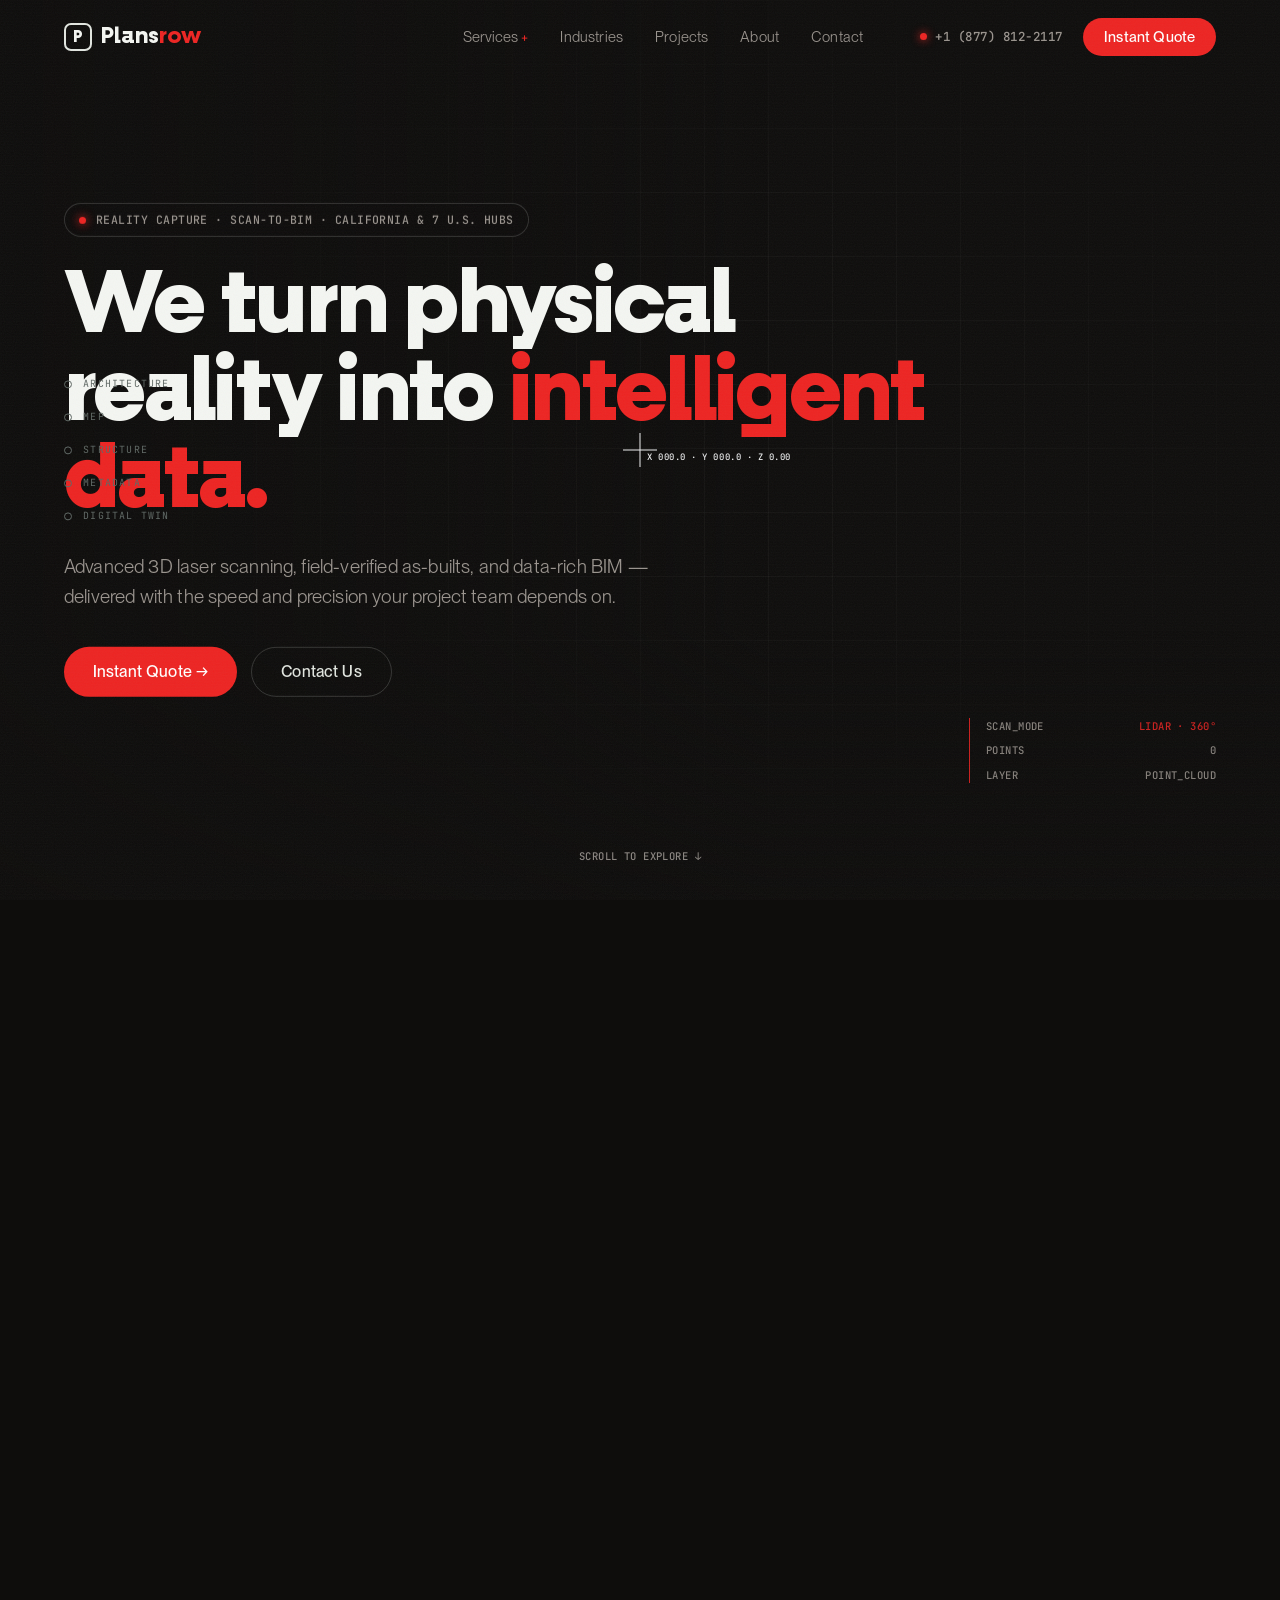
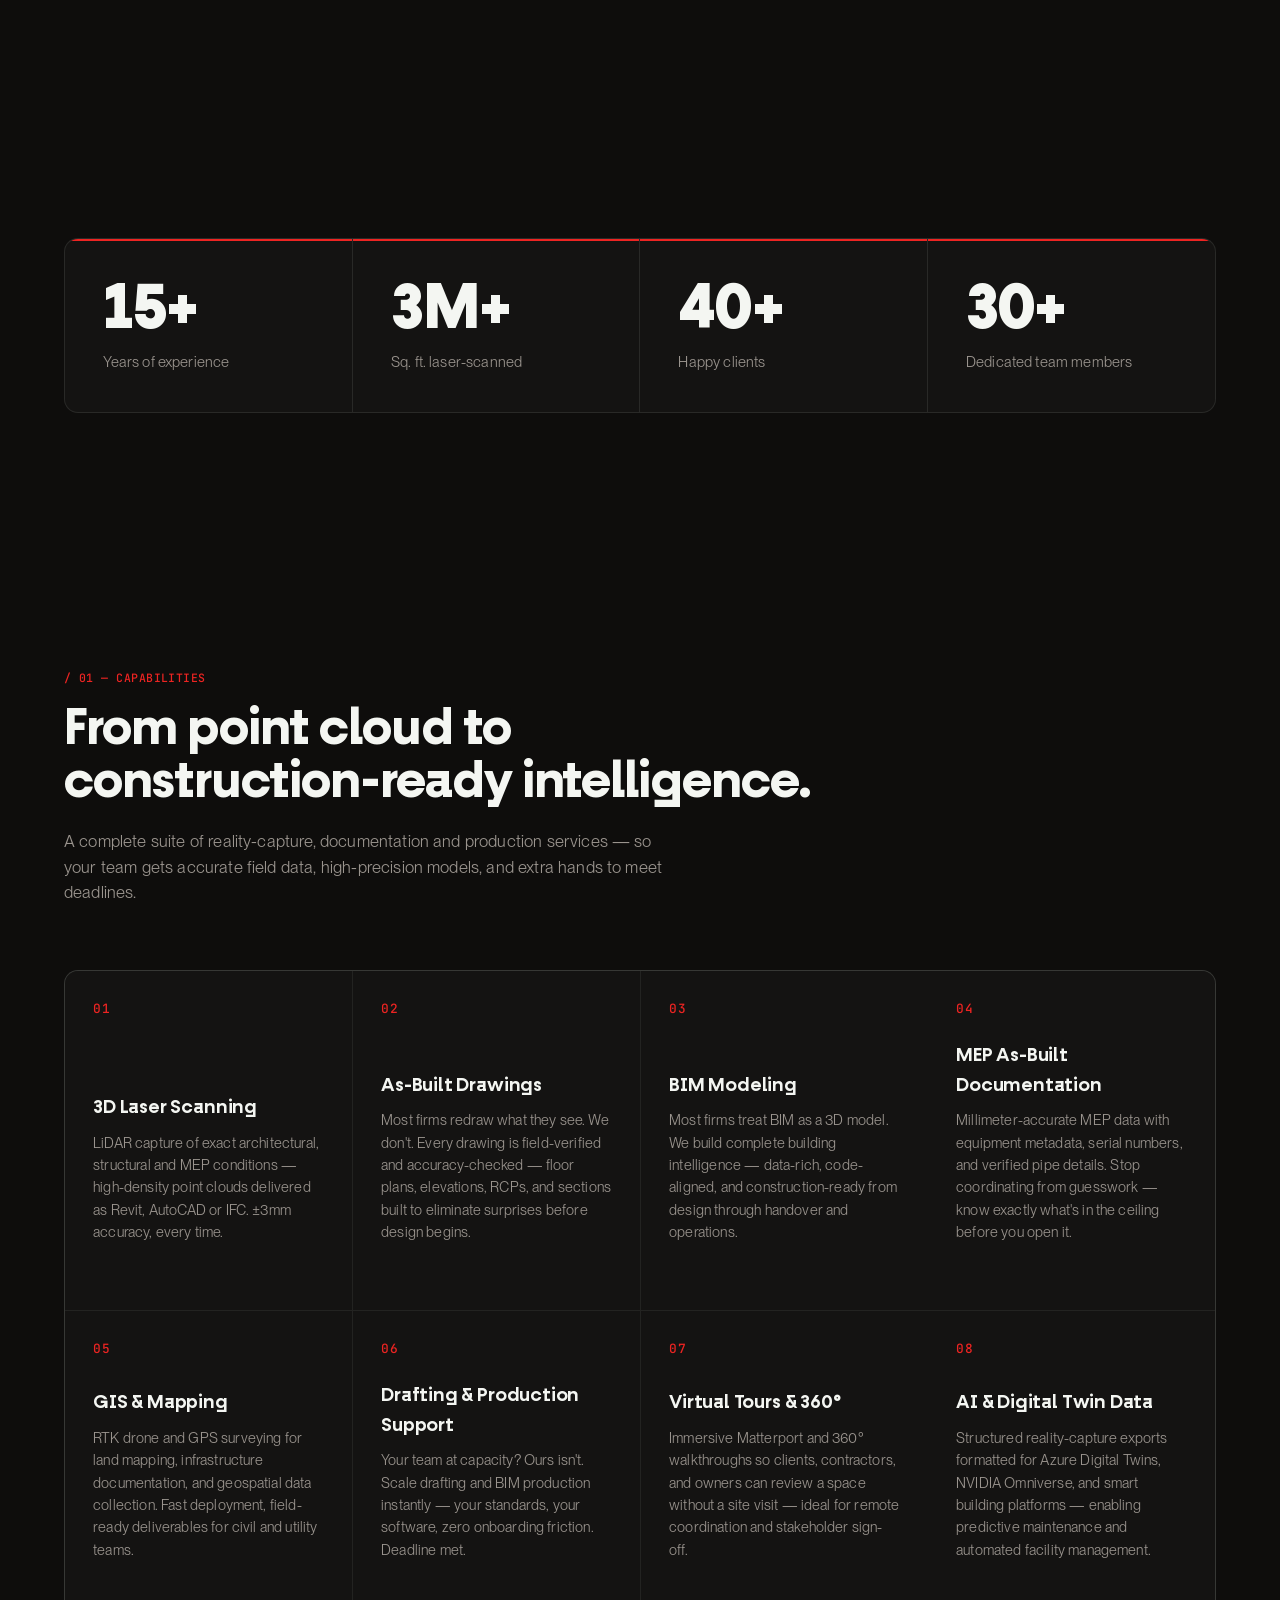
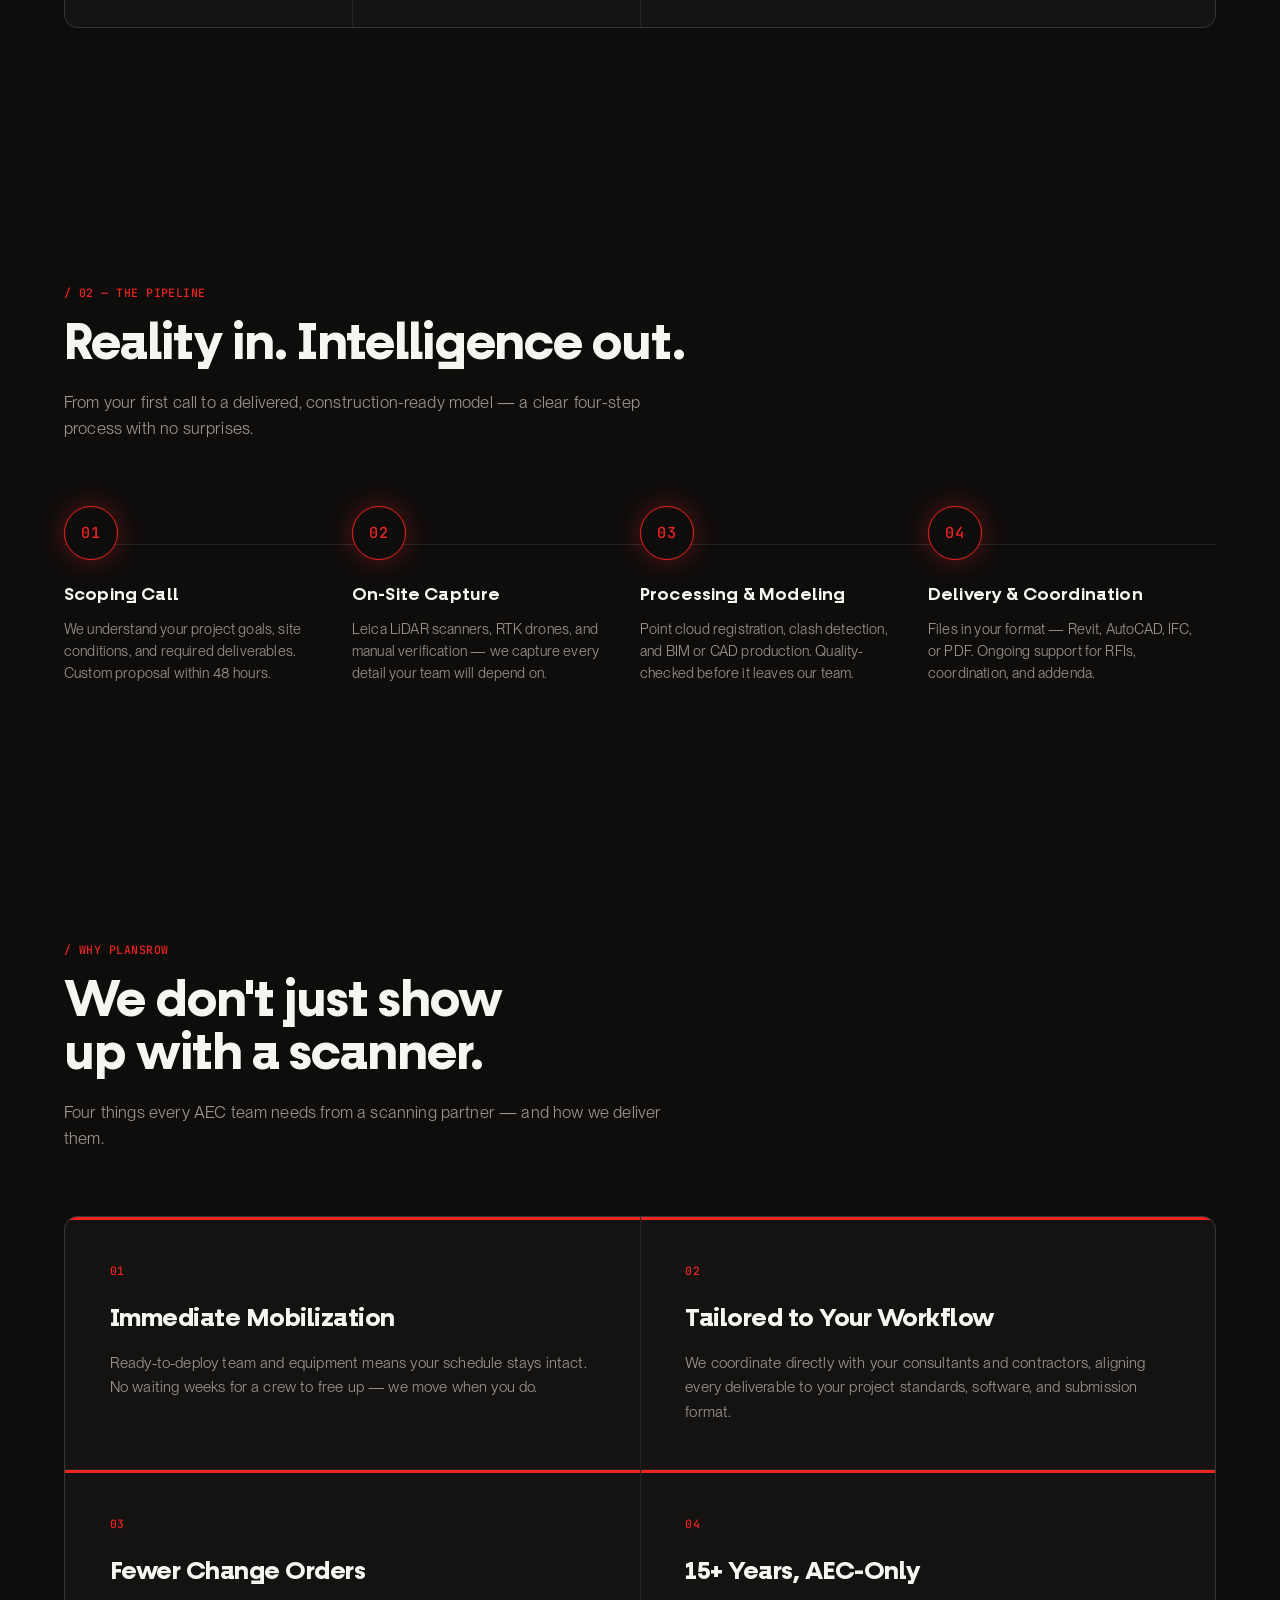
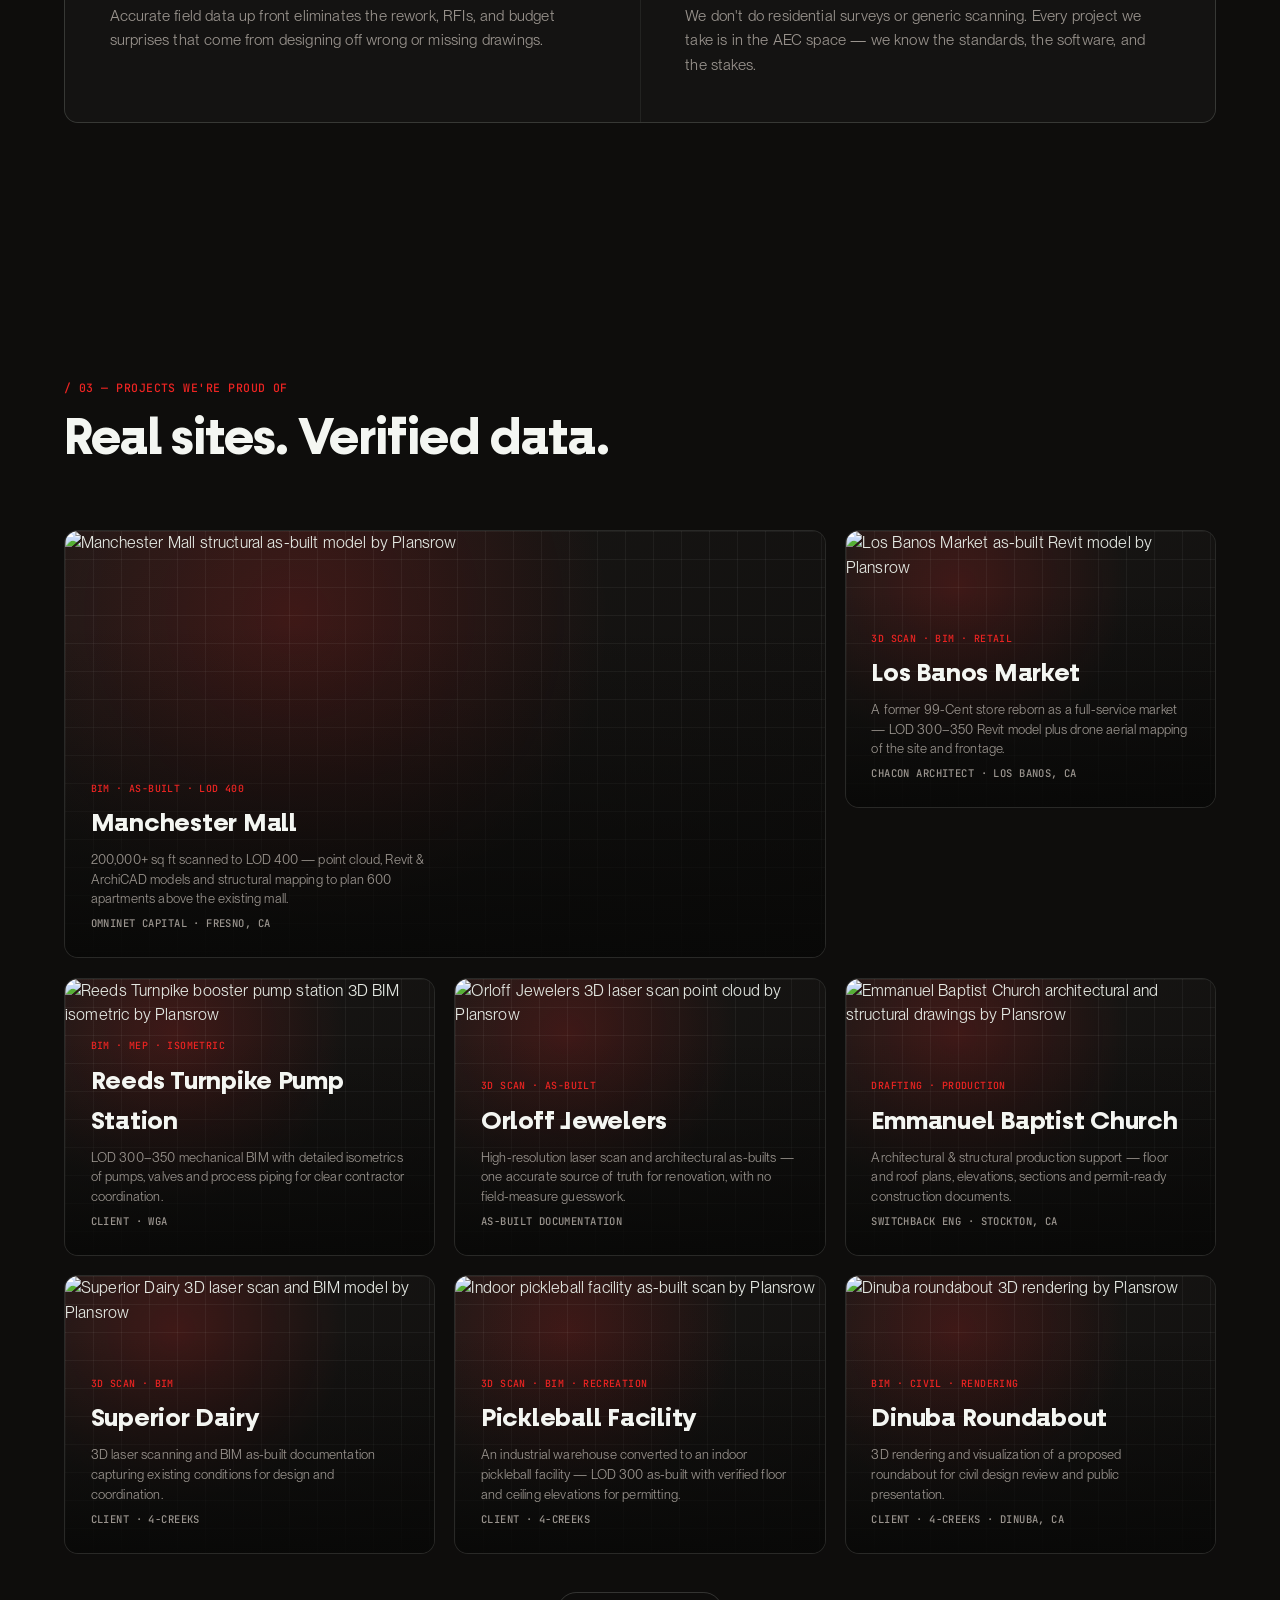
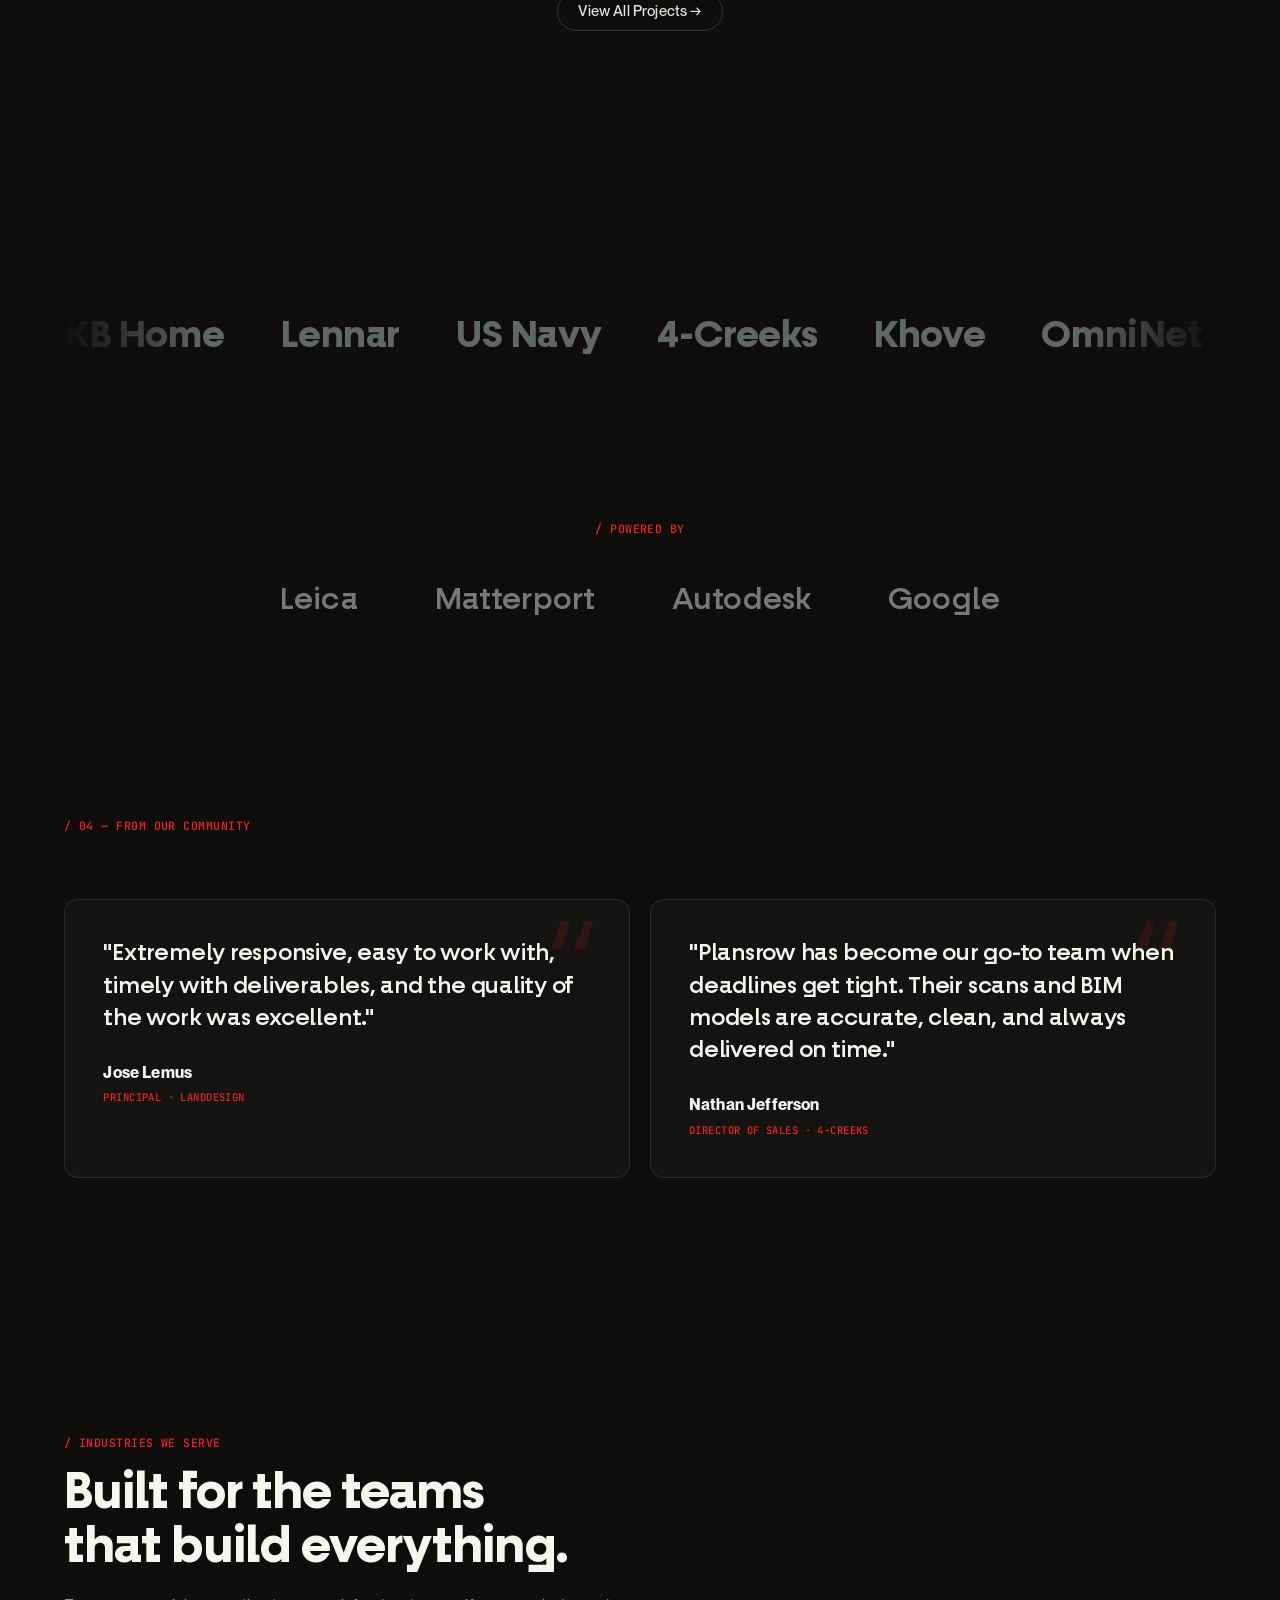
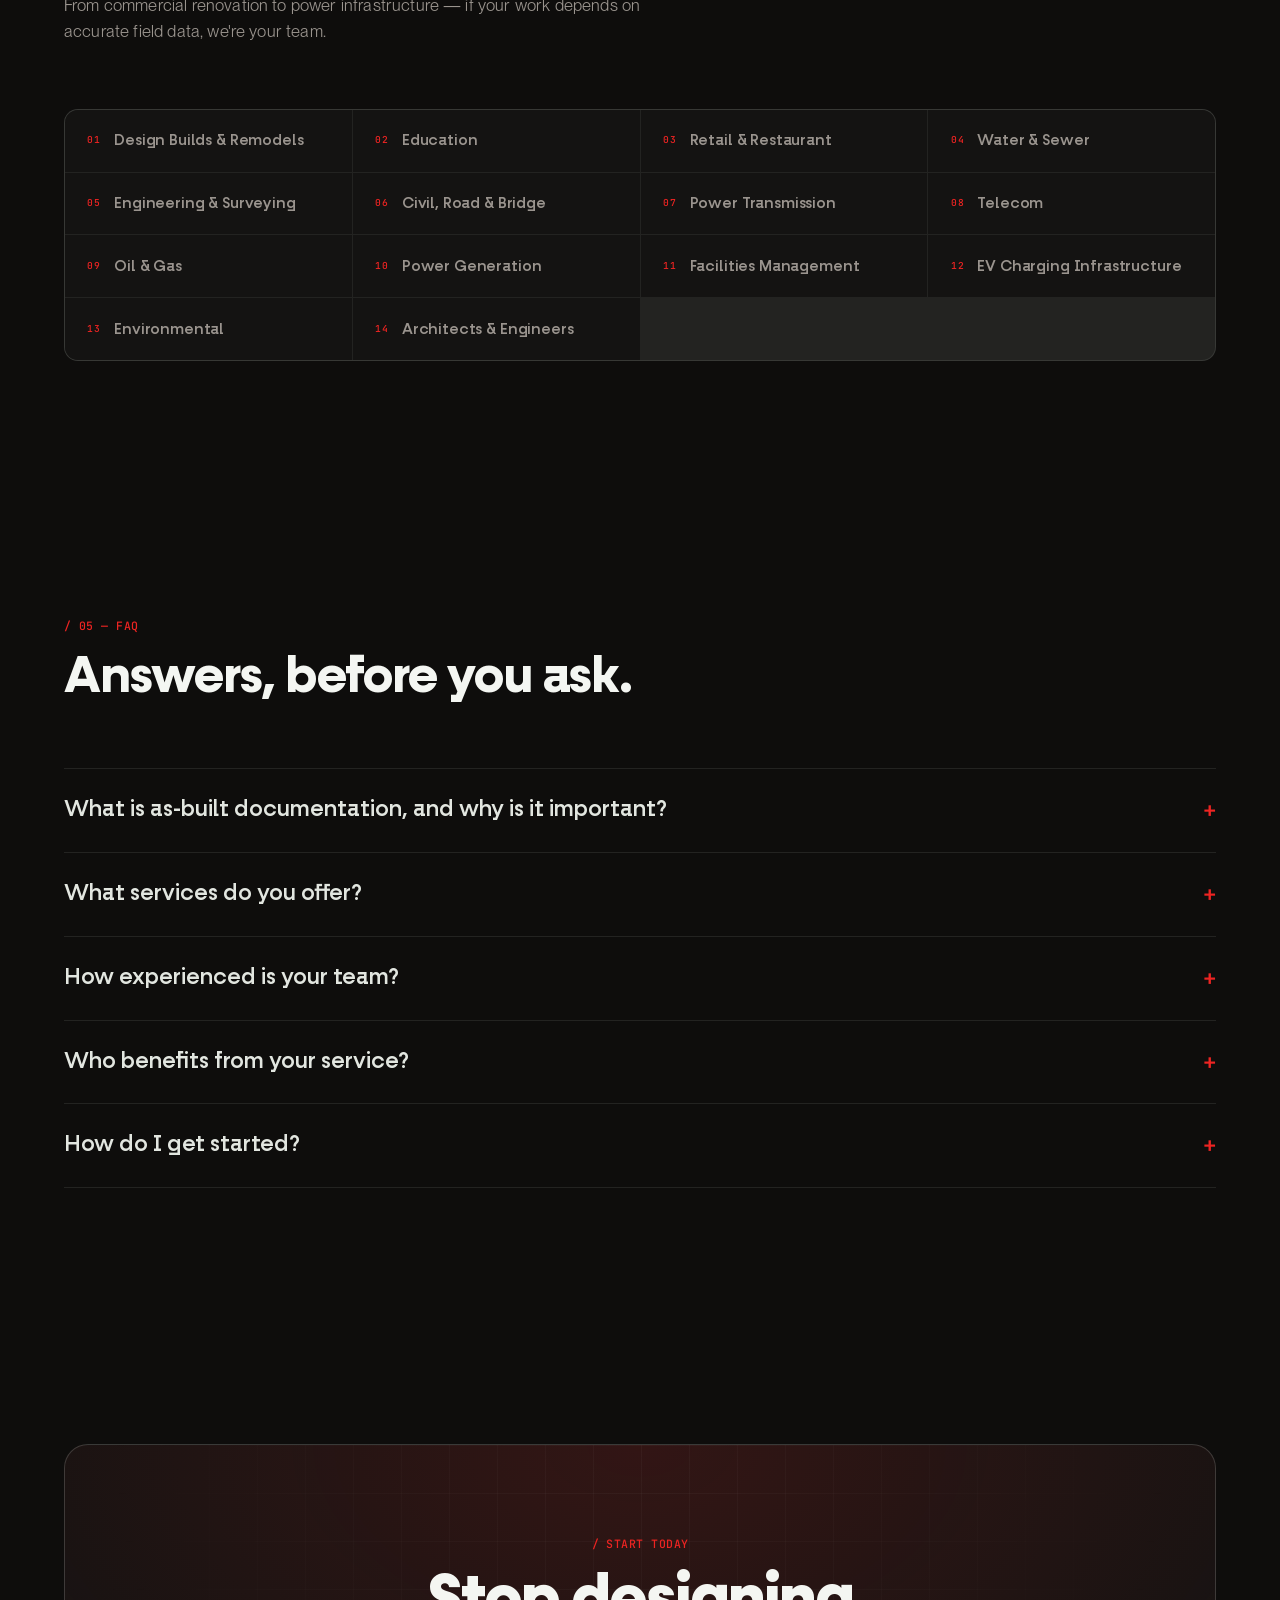
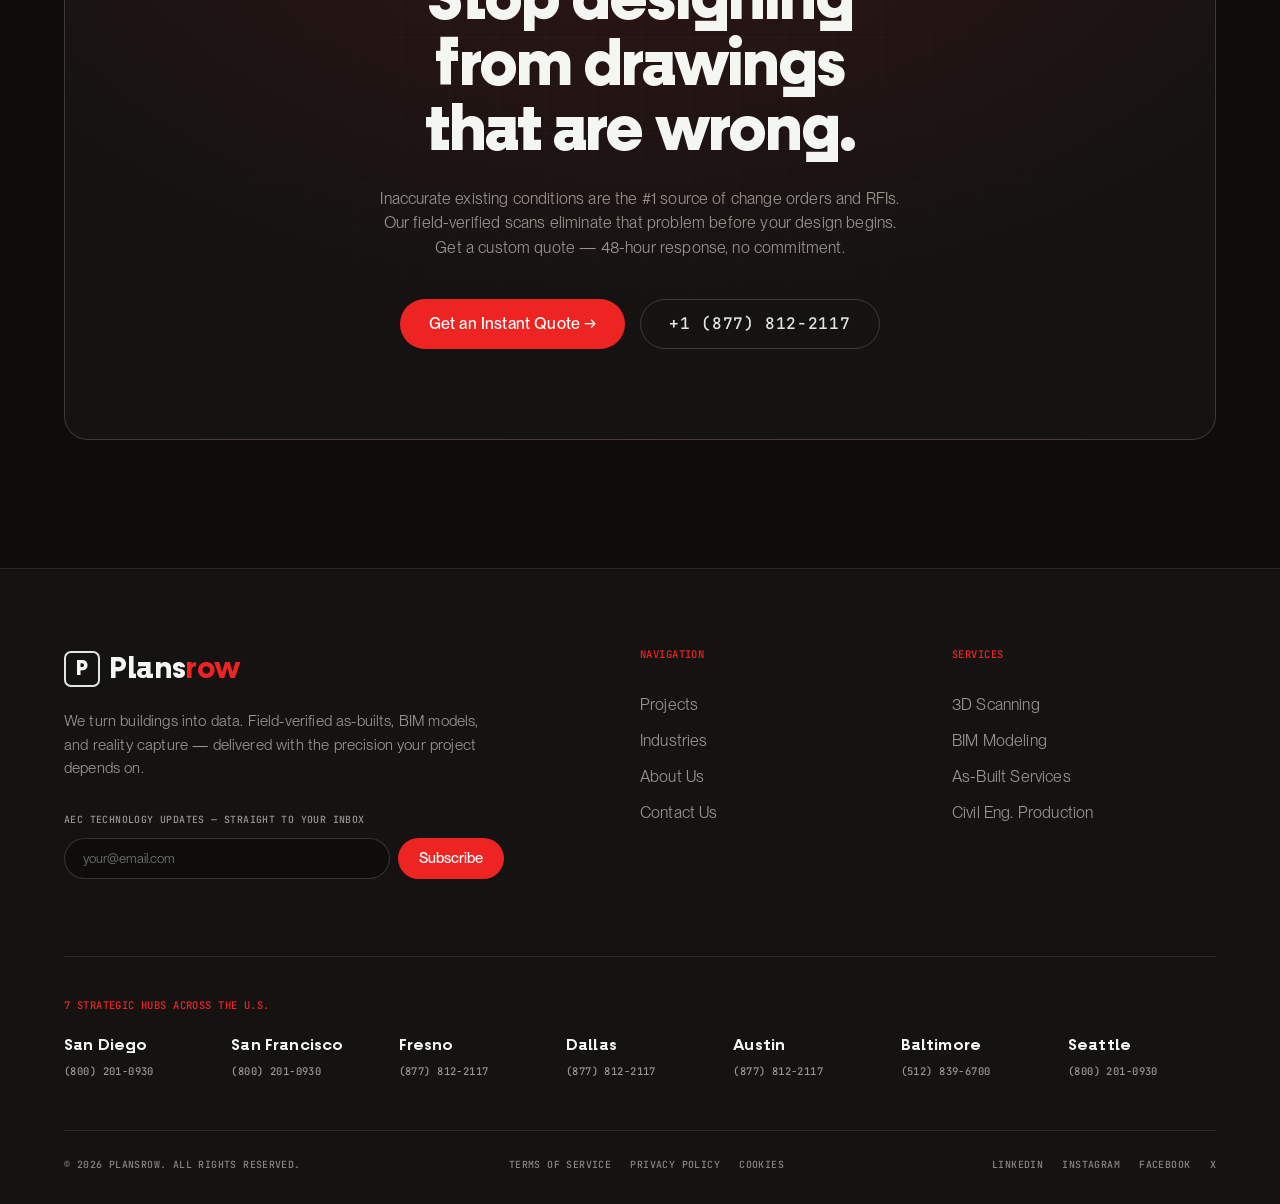
==== index.html @ 648288eb "Build immersive PlansRow website prototype" ====
<!DOCTYPE html>
<html lang="en">
<head>
<meta charset="UTF-8" />
<meta name="viewport" content="width=device-width, initial-scale=1.0" />
<title>Plansrow — 3D Laser Scanning, Scan-to-BIM & Reality Capture | California</title>
<meta name="description" content="Plansrow turns physical reality into intelligent data. 3D laser scanning, field-verified as-built drawings, BIM modeling, MEP documentation, GIS mapping and drafting support for AEC teams. 15+ years, 3M+ sq ft scanned." />
<meta name="theme-color" content="#0E0D0C" />
<meta property="og:title" content="Plansrow — Reality Capture & Scan-to-BIM" />
<meta property="og:description" content="We turn buildings into data. 3D laser scanning, as-built drawings and BIM modeling across California and 7 U.S. hubs." />
<meta property="og:type" content="website" />
<link rel="preconnect" href="https://fonts.googleapis.com" />
<link rel="preconnect" href="https://fonts.gstatic.com" crossorigin />
<link href="https://fonts.googleapis.com/css2?family=JetBrains+Mono:wght@400;500;700&display=swap" rel="stylesheet" />
<link rel="stylesheet" href="css/styles.css?v=8" />
</head>
<body data-theme="dark">

<!-- ░░ LOADER ░░ -->
<div class="loader" id="loader" aria-hidden="true">
  <canvas class="loader__canvas" id="loaderCanvas"></canvas>
  <div class="loader__readout">
    <span class="loader__label">INITIALIZING SCAN</span>
    <span class="loader__pct mono" id="loaderPct">000</span>
  </div>
</div>

<!-- ░░ CUSTOM CURSOR ░░ -->
<div class="cursor" id="cursor" aria-hidden="true">
  <div class="cursor__reticle"></div>
  <div class="cursor__coords mono" id="cursorCoords">X 000.0 · Y 000.0 · Z 0.00</div>
</div>

<!-- ░░ SKIP LINK ░░ -->
<a href="#main" class="skip-link">Skip to content</a>

<!-- ░░ HEADER / NAV ░░ -->
<header class="nav" id="nav">
  <div class="nav__inner">
    <a href="#" class="logo" aria-label="Plansrow home">
      <span class="logo__mark">P</span>
      <span class="logo__word">Plans<span class="logo__row">row</span></span>
    </a>

    <nav class="nav__links" aria-label="Primary">
      <div class="nav__item nav__item--has-menu">
        <button class="nav__link" aria-expanded="false" aria-haspopup="true">Services <span class="nav__caret">+</span></button>
        <div class="nav__mega" role="menu">
          <a role="menuitem" href="#services"><span class="mono">01</span> 3D Laser Scanning</a>
          <a role="menuitem" href="#services"><span class="mono">02</span> As-Built Drawings</a>
          <a role="menuitem" href="#services"><span class="mono">03</span> BIM Modeling</a>
          <a role="menuitem" href="#services"><span class="mono">04</span> MEP As-Built</a>
          <a role="menuitem" href="#services"><span class="mono">05</span> GIS &amp; Mapping</a>
          <a role="menuitem" href="#services"><span class="mono">06</span> Drafting Support</a>
          <a role="menuitem" href="#services"><span class="mono">07</span> Virtual Tours &amp; 360°</a>
          <a role="menuitem" href="#services"><span class="mono">08</span> AI &amp; Automation Data</a>
        </div>
      </div>
      <a class="nav__link" href="#serve">Industries</a>
      <a class="nav__link" href="#projects">Projects</a>
      <a class="nav__link" href="#about">About</a>
      <a class="nav__link" href="#contact">Contact</a>
    </nav>

    <div class="nav__cta">
      <a class="btn btn--ghost mono" href="tel:+18778122117"><span class="btn__dot"></span>+1 (877) 812-2117</a>
      <a class="btn btn--solid" href="#contact">Instant Quote</a>
    </div>
    <button class="nav__burger" id="burger" aria-label="Open menu" aria-expanded="false"><span></span><span></span><span></span></button>
  </div>
</header>

<main id="main">

<!-- ░░ 1 · HERO — pinned, scroll-driven layered building reveal ░░ -->
<section class="hero" id="hero">
  <div class="hero__sticky">
    <canvas class="hero__canvas" id="heroCanvas" aria-hidden="true"></canvas>
    <div class="hero__grid" aria-hidden="true"></div>
    <div class="hero__scrim" aria-hidden="true"></div>

    <!-- STAGE OVERLAYS (JS toggles .is-active by scroll progress) -->
    <div class="hero__stages">
      <div class="stage stage--intro is-active" data-stage="intro">
        <div class="hero__eyebrow mono">
          <span class="pulse"></span> REALITY CAPTURE · SCAN-TO-BIM · CALIFORNIA &amp; 7 U.S. HUBS
        </div>
        <h1 class="hero__title">We turn physical<br />reality into <em>intelligent data.</em></h1>
        <p class="hero__sub">Advanced 3D laser scanning, field-verified as-builts, and data-rich BIM — delivered with the speed and precision your project team depends on.</p>
        <div class="hero__actions">
          <a class="btn btn--solid btn--lg" href="#contact">Instant Quote →</a>
          <a class="btn btn--line btn--lg" href="#contact">Contact Us</a>
        </div>
      </div>

      <div class="stage stage--layer" data-stage="mep">
        <span class="stage__no mono">01 / LAYER</span>
        <h2 class="stage__title">MEP Systems</h2>
        <p class="stage__body">The architectural skin peels back to the systems that run the building — ducts, chilled &amp; hot water and electrical, modeled with verified routing and sizing.</p>
      </div>

      <div class="stage stage--layer" data-stage="structure">
        <span class="stage__no mono">02 / LAYER</span>
        <h2 class="stage__title">Structure</h2>
        <p class="stage__body">The structural skeleton — columns, beams, slabs and spread footings — field-verified to the millimeter, top to bottom.</p>
      </div>

      <div class="stage stage--layer" data-stage="data">
        <span class="stage__no mono">03 / DATA</span>
        <h2 class="stage__title">Embedded<br />intelligence</h2>
        <p class="stage__body">Every component carries queryable data — make, model, serial, capacity and dimensions. Not just geometry: a true digital twin.</p>
      </div>

      <div class="stage stage--outro" data-stage="outro">
        <span class="stage__no mono">COMPLETE</span>
        <h2 class="stage__title">One scan.<br />A complete digital twin.</h2>
        <div class="hero__actions"><a class="btn btn--solid btn--lg" href="#contact">Start Your Project →</a></div>
      </div>
    </div>

    <!-- 3D-anchored data callouts (fade per layer) -->
    <div class="hero__annos" aria-hidden="true">
      <span class="anno" data-for="mep" style="--ax:60%;--ay:30%">SUPPLY DUCT · 24×12 IN</span>
      <span class="anno" data-for="mep" style="--ax:44%;--ay:50%">CHW Ø6&quot; · 44 °F</span>
      <span class="anno" data-for="mep" style="--ax:64%;--ay:62%">HHW Ø4&quot; · 180 °F</span>
      <span class="anno" data-for="structure" style="--ax:62%;--ay:32%">W14×90 COLUMN · GRID C-4</span>
      <span class="anno" data-for="structure" style="--ax:46%;--ay:54%">SLAB Δ ±3 mm</span>
      <span class="anno" data-for="structure" style="--ax:52%;--ay:76%">SPREAD FOOTING F-2 · 8′×8′×24″</span>
    </div>

    <!-- METADATA cards (rich BIM callouts — DATA stage) -->
    <div class="hero__cards" aria-hidden="true">
      <article class="datacard" data-for="data" style="--cx:58%;--cy:20%">
        <header class="datacard__head"><span class="datacard__tag mono">AHU-1</span><span class="datacard__type mono">ROOFTOP AIR HANDLING UNIT</span></header>
        <dl class="datacard__rows">
          <div><dt class="mono">Cooling</dt><dd class="mono">40 TONS</dd></div>
          <div><dt class="mono">Airflow</dt><dd class="mono">16,000 CFM</dd></div>
          <div><dt class="mono">Power</dt><dd class="mono">480V / 3Φ / 60Hz</dd></div>
          <div><dt class="mono">Model</dt><dd class="mono">48TC · S/N 8841-22</dd></div>
        </dl>
      </article>
      <article class="datacard" data-for="data" style="--cx:60%;--cy:56%">
        <header class="datacard__head"><span class="datacard__tag mono">B-1</span><span class="datacard__type mono">CONDENSING HOT-WATER BOILER</span></header>
        <dl class="datacard__rows">
          <div><dt class="mono">Output</dt><dd class="mono">2,000 MBH</dd></div>
          <div><dt class="mono">Efficiency</dt><dd class="mono">95% AFUE</dd></div>
          <div><dt class="mono">HHW Supply</dt><dd class="mono">Ø4&quot; · 180 °F</dd></div>
          <div><dt class="mono">CHW Supply</dt><dd class="mono">Ø6&quot; · 44 °F</dd></div>
        </dl>
      </article>
    </div>

    <!-- HUD -->
    <div class="hero__hud" aria-hidden="true">
      <div class="hero__hud-row"><span class="mono">SCAN_MODE</span><span class="mono accent">LIDAR · 360°</span></div>
      <div class="hero__hud-row"><span class="mono">POINTS</span><span class="mono" id="hudPoints">0</span></div>
      <div class="hero__hud-row"><span class="mono">LAYER</span><span class="mono" id="hudModel">POINT_CLOUD</span></div>
    </div>

    <!-- layer progress rail -->
    <div class="hero__rail" aria-hidden="true">
      <span class="rail__tick" data-stage="intro"><i></i>ARCHITECTURE</span>
      <span class="rail__tick" data-stage="mep"><i></i>MEP</span>
      <span class="rail__tick" data-stage="structure"><i></i>STRUCTURE</span>
      <span class="rail__tick" data-stage="data"><i></i>METADATA</span>
      <span class="rail__tick" data-stage="outro"><i></i>DIGITAL TWIN</span>
    </div>

    <div class="hero__scroll mono" aria-hidden="true">SCROLL TO EXPLORE ↓</div>
  </div>
</section>

<!-- ░░ 2 · STATS ░░ -->
<section class="stats" aria-label="Company at a glance">
  <div class="stats__inner">
    <div class="stat reveal">
      <div class="stat__num mono" data-count="15" data-suffix="+">0</div>
      <div class="stat__label">Years of experience</div>
    </div>
    <div class="stat reveal">
      <div class="stat__num mono" data-count="3" data-suffix="M+">0</div>
      <div class="stat__label">Sq. ft. laser-scanned</div>
    </div>
    <div class="stat reveal">
      <div class="stat__num mono" data-count="40" data-suffix="+">0</div>
      <div class="stat__label">Happy clients</div>
    </div>
    <div class="stat reveal">
      <div class="stat__num mono" data-count="30" data-suffix="+">0</div>
      <div class="stat__label">Dedicated team members</div>
    </div>
  </div>
</section>

<!-- ░░ 3 · SERVICES ░░ -->
<section class="services" id="services">
  <div class="section-head reveal">
    <span class="section-kicker mono">/ 01 — CAPABILITIES</span>
    <h2 class="section-title">From point cloud to construction-ready intelligence.</h2>
    <p class="section-lead">A complete suite of reality-capture, documentation and production services — so your team gets accurate field data, high-precision models, and extra hands to meet deadlines.</p>
  </div>
  <div class="cards" id="cards">
    <article class="card tilt" tabindex="0">
      <span class="card__no mono">01</span>
      <h3 class="card__title">3D Laser Scanning</h3>
      <p class="card__body">LiDAR capture of exact architectural, structural and MEP conditions — high-density point clouds delivered as Revit, AutoCAD or IFC. ±3mm accuracy, every time.</p>
      <span class="card__link">Learn more →</span>
    </article>
    <article class="card tilt" tabindex="0">
      <span class="card__no mono">02</span>
      <h3 class="card__title">As-Built Drawings</h3>
      <p class="card__body">Most firms redraw what they see. We don't. Every drawing is field-verified and accuracy-checked — floor plans, elevations, RCPs, and sections built to eliminate surprises before design begins.</p>
      <span class="card__link">Learn more →</span>
    </article>
    <article class="card tilt" tabindex="0">
      <span class="card__no mono">03</span>
      <h3 class="card__title">BIM Modeling</h3>
      <p class="card__body">Most firms treat BIM as a 3D model. We build complete building intelligence — data-rich, code-aligned, and construction-ready from design through handover and operations.</p>
      <span class="card__link">Learn more →</span>
    </article>
    <article class="card tilt" tabindex="0">
      <span class="card__no mono">04</span>
      <h3 class="card__title">MEP As-Built Documentation</h3>
      <p class="card__body">Millimeter-accurate MEP data with equipment metadata, serial numbers, and verified pipe details. Stop coordinating from guesswork — know exactly what's in the ceiling before you open it.</p>
      <span class="card__link">Learn more →</span>
    </article>
    <article class="card tilt" tabindex="0">
      <span class="card__no mono">05</span>
      <h3 class="card__title">GIS &amp; Mapping</h3>
      <p class="card__body">RTK drone and GPS surveying for land mapping, infrastructure documentation, and geospatial data collection. Fast deployment, field-ready deliverables for civil and utility teams.</p>
      <span class="card__link">Learn more →</span>
    </article>
    <article class="card tilt" tabindex="0">
      <span class="card__no mono">06</span>
      <h3 class="card__title">Drafting &amp; Production Support</h3>
      <p class="card__body">Your team at capacity? Ours isn't. Scale drafting and BIM production instantly — your standards, your software, zero onboarding friction. Deadline met.</p>
      <span class="card__link">Learn more →</span>
    </article>
    <article class="card tilt" tabindex="0">
      <span class="card__no mono">07</span>
      <h3 class="card__title">Virtual Tours &amp; 360°</h3>
      <p class="card__body">Immersive Matterport and 360° walkthroughs so clients, contractors, and owners can review a space without a site visit — ideal for remote coordination and stakeholder sign-off.</p>
      <span class="card__link">Learn more →</span>
    </article>
    <article class="card tilt" tabindex="0">
      <span class="card__no mono">08</span>
      <h3 class="card__title">AI &amp; Digital Twin Data</h3>
      <p class="card__body">Structured reality-capture exports formatted for Azure Digital Twins, NVIDIA Omniverse, and smart building platforms — enabling predictive maintenance and automated facility management.</p>
      <span class="card__link">Learn more →</span>
    </article>
  </div>
</section>

<!-- ░░ 4 · PROCESS ░░ -->
<section class="process" id="process">
  <div class="section-head reveal">
    <span class="section-kicker mono">/ 02 — THE PIPELINE</span>
    <h2 class="section-title">Reality in. Intelligence out.</h2>
    <p class="section-lead">From your first call to a delivered, construction-ready model — a clear four-step process with no surprises.</p>
  </div>
  <ol class="timeline" id="timeline">
    <li class="step reveal">
      <span class="step__no mono">01</span>
      <h3 class="step__title">Scoping Call</h3>
      <p class="step__body">We understand your project goals, site conditions, and required deliverables. Custom proposal within 48 hours.</p>
    </li>
    <li class="step reveal">
      <span class="step__no mono">02</span>
      <h3 class="step__title">On-Site Capture</h3>
      <p class="step__body">Leica LiDAR scanners, RTK drones, and manual verification — we capture every detail your team will depend on.</p>
    </li>
    <li class="step reveal">
      <span class="step__no mono">03</span>
      <h3 class="step__title">Processing &amp; Modeling</h3>
      <p class="step__body">Point cloud registration, clash detection, and BIM or CAD production. Quality-checked before it leaves our team.</p>
    </li>
    <li class="step reveal">
      <span class="step__no mono">04</span>
      <h3 class="step__title">Delivery &amp; Coordination</h3>
      <p class="step__body">Files in your format — Revit, AutoCAD, IFC, or PDF. Ongoing support for RFIs, coordination, and addenda.</p>
    </li>
  </ol>
</section>

<!-- ░░ 4b · WHY PLANSROW ░░ -->
<section class="why" id="why">
  <div class="section-head reveal">
    <span class="section-kicker mono">/ WHY PLANSROW</span>
    <h2 class="section-title">We don't just show up with a scanner.</h2>
    <p class="section-lead">Four things every AEC team needs from a scanning partner — and how we deliver them.</p>
  </div>
  <div class="why__grid">
    <div class="why__item reveal">
      <span class="why__no mono">01</span>
      <h3 class="why__title">Immediate Mobilization</h3>
      <p class="why__body">Ready-to-deploy team and equipment means your schedule stays intact. No waiting weeks for a crew to free up — we move when you do.</p>
    </div>
    <div class="why__item reveal">
      <span class="why__no mono">02</span>
      <h3 class="why__title">Tailored to Your Workflow</h3>
      <p class="why__body">We coordinate directly with your consultants and contractors, aligning every deliverable to your project standards, software, and submission format.</p>
    </div>
    <div class="why__item reveal">
      <span class="why__no mono">03</span>
      <h3 class="why__title">Fewer Change Orders</h3>
      <p class="why__body">Accurate field data up front eliminates the rework, RFIs, and budget surprises that come from designing off wrong or missing drawings.</p>
    </div>
    <div class="why__item reveal">
      <span class="why__no mono">04</span>
      <h3 class="why__title">15+ Years, AEC-Only</h3>
      <p class="why__body">We don't do residential surveys or generic scanning. Every project we take is in the AEC space — we know the standards, the software, and the stakes.</p>
    </div>
  </div>
</section>

<!-- ░░ 5 · FEATURED PROJECTS ░░ -->
<section class="projects" id="projects">
  <div class="section-head reveal">
    <span class="section-kicker mono">/ 03 — PROJECTS WE'RE PROUD OF</span>
    <h2 class="section-title">Real sites. Verified data.</h2>
  </div>
  <div class="proj-grid">
    <a class="proj proj--lg reveal" href="project.html">
      <div class="proj__media">
        <img class="proj__img" src="https://cdn.prod.website-files.com/666bd530474dbd6324d8d20c/69192e97f6d57112e828549b_Plansrow-Manchester-Mall-as-built.avif" alt="Manchester Mall structural as-built model by Plansrow" loading="lazy" decoding="async" />
      </div>
      <div class="proj__meta">
        <span class="proj__tag mono">BIM · AS-BUILT · LOD 400</span>
        <h3 class="proj__title">Manchester Mall</h3>
        <p class="proj__desc">200,000+ sq ft scanned to LOD 400 — point cloud, Revit &amp; ArchiCAD models and structural mapping to plan 600 apartments above the existing mall.</p>
        <span class="proj__loc mono">OMNINET CAPITAL · FRESNO, CA</span>
      </div>
    </a>
    <a class="proj reveal" href="https://www.plansrow.com/projects/los-banos-market-redevelopment---as-built-laser-scan-and-lod-350-revit-model" target="_blank" rel="noopener">
      <div class="proj__media">
        <img class="proj__img" src="https://cdn.prod.website-files.com/666bd530474dbd6324d8d20c/691f7782a708a5bb43fbb0e5_LOS-BANOS-AS-BUILT--Plansrow-1.avif" alt="Los Banos Market as-built Revit model by Plansrow" loading="lazy" decoding="async" />
      </div>
      <div class="proj__meta">
        <span class="proj__tag mono">3D SCAN · BIM · RETAIL</span>
        <h3 class="proj__title">Los Banos Market</h3>
        <p class="proj__desc">A former 99-Cent store reborn as a full-service market — LOD 300–350 Revit model plus drone aerial mapping of the site and frontage.</p>
        <span class="proj__loc mono">CHACON ARCHITECT · LOS BANOS, CA</span>
      </div>
    </a>
    <a class="proj reveal" href="https://www.plansrow.com/projects/reeds-turnpike-booster-pump-station---3d-isometric-bim" target="_blank" rel="noopener">
      <div class="proj__media">
        <img class="proj__img" src="https://cdn.prod.website-files.com/666bd530474dbd6324d8d20c/691f8567dd70838a0e2197f4_PLANSROW.COM-BIM-1.jpg" alt="Reeds Turnpike booster pump station 3D BIM isometric by Plansrow" loading="lazy" decoding="async" />
      </div>
      <div class="proj__meta">
        <span class="proj__tag mono">BIM · MEP · ISOMETRIC</span>
        <h3 class="proj__title">Reeds Turnpike Pump Station</h3>
        <p class="proj__desc">LOD 300–350 mechanical BIM with detailed isometrics of pumps, valves and process piping for clear contractor coordination.</p>
        <span class="proj__loc mono">CLIENT · WGA</span>
      </div>
    </a>
    <a class="proj reveal" href="https://www.plansrow.com/projects/orloff-jewelers---as-built-documentation-3d-laser-scanning" target="_blank" rel="noopener">
      <div class="proj__media">
        <img class="proj__img" src="https://cdn.prod.website-files.com/666bd530474dbd6324d8d20c/693c7fd52b95a426b840aacd_pOINT-CLOUDS-ORLOFF.avif" alt="Orloff Jewelers 3D laser scan point cloud by Plansrow" loading="lazy" decoding="async" />
      </div>
      <div class="proj__meta">
        <span class="proj__tag mono">3D SCAN · AS-BUILT</span>
        <h3 class="proj__title">Orloff Jewelers</h3>
        <p class="proj__desc">High-resolution laser scan and architectural as-builts — one accurate source of truth for renovation, with no field-measure guesswork.</p>
        <span class="proj__loc mono">AS-BUILT DOCUMENTATION</span>
      </div>
    </a>
    <a class="proj reveal" href="https://www.plansrow.com/projects/emmanuel-baptist-church---architectural-structural-production-support" target="_blank" rel="noopener">
      <div class="proj__media">
        <img class="proj__img" src="https://cdn.prod.website-files.com/666bd530474dbd6324d8d20c/693c7e88550acf215ccfc835_1.avif" alt="Emmanuel Baptist Church architectural and structural drawings by Plansrow" loading="lazy" decoding="async" />
      </div>
      <div class="proj__meta">
        <span class="proj__tag mono">DRAFTING · PRODUCTION</span>
        <h3 class="proj__title">Emmanuel Baptist Church</h3>
        <p class="proj__desc">Architectural &amp; structural production support — floor and roof plans, elevations, sections and permit-ready construction documents.</p>
        <span class="proj__loc mono">SWITCHBACK ENG · STOCKTON, CA</span>
      </div>
    </a>
    <a class="proj reveal" href="https://www.plansrow.com/projects/superior-dairy" target="_blank" rel="noopener">
      <div class="proj__media">
        <img class="proj__img" src="https://cdn.prod.website-files.com/666bd530474dbd6324d8d20c/691960861e45f5c5b62c480e_Sq1.avif" alt="Superior Dairy 3D laser scan and BIM model by Plansrow" loading="lazy" decoding="async" />
      </div>
      <div class="proj__meta">
        <span class="proj__tag mono">3D SCAN · BIM</span>
        <h3 class="proj__title">Superior Dairy</h3>
        <p class="proj__desc">3D laser scanning and BIM as-built documentation capturing existing conditions for design and coordination.</p>
        <span class="proj__loc mono">CLIENT · 4-CREEKS</span>
      </div>
    </a>
    <a class="proj reveal" href="https://www.plansrow.com/projects/pickleball-court" target="_blank" rel="noopener">
      <div class="proj__media">
        <img class="proj__img" src="https://cdn.prod.website-files.com/666bd530474dbd6324d8d20c/69195e9bad7c2be839acdce5_Picke-Ball-Court-4.avif" alt="Indoor pickleball facility as-built scan by Plansrow" loading="lazy" decoding="async" />
      </div>
      <div class="proj__meta">
        <span class="proj__tag mono">3D SCAN · BIM · RECREATION</span>
        <h3 class="proj__title">Pickleball Facility</h3>
        <p class="proj__desc">An industrial warehouse converted to an indoor pickleball facility — LOD 300 as-built with verified floor and ceiling elevations for permitting.</p>
        <span class="proj__loc mono">CLIENT · 4-CREEKS</span>
      </div>
    </a>
    <a class="proj reveal" href="https://www.plansrow.com/projects/dinuba-roundabout-rendering" target="_blank" rel="noopener">
      <div class="proj__media">
        <img class="proj__img" src="https://cdn.prod.website-files.com/666bd530474dbd6324d8d20c/692d297d30ae29e1248d9a7c_Round%20about2.jpg" alt="Dinuba roundabout 3D rendering by Plansrow" loading="lazy" decoding="async" />
      </div>
      <div class="proj__meta">
        <span class="proj__tag mono">BIM · CIVIL · RENDERING</span>
        <h3 class="proj__title">Dinuba Roundabout</h3>
        <p class="proj__desc">3D rendering and visualization of a proposed roundabout for civil design review and public presentation.</p>
        <span class="proj__loc mono">CLIENT · 4-CREEKS · DINUBA, CA</span>
      </div>
    </a>
  </div>
  <div class="projects__more reveal"><a class="btn btn--line" href="https://www.plansrow.com/projects" target="_blank" rel="noopener">View All Projects →</a></div>
</section>

<!-- ░░ 6 · TRUSTED BY ░░ -->
<section class="marquee-section" id="trusted">
  <span class="section-kicker mono center reveal">/ TRUSTED BY INDUSTRY LEADERS</span>
  <div class="marquee" aria-label="Client list">
    <div class="marquee__track">
      <span>KB Home</span><span>Lennar</span><span>US Navy</span><span>4-Creeks</span><span>Khove</span><span>OmniNet</span><span>La Habra</span><span>Latitude 33</span><span>Sebastian</span><span>LandDesign</span>
      <span aria-hidden="true">KB Home</span><span aria-hidden="true">Lennar</span><span aria-hidden="true">US Navy</span><span aria-hidden="true">4-Creeks</span><span aria-hidden="true">Khove</span><span aria-hidden="true">OmniNet</span><span aria-hidden="true">La Habra</span><span aria-hidden="true">Latitude 33</span><span aria-hidden="true">Sebastian</span><span aria-hidden="true">LandDesign</span>
    </div>
  </div>
</section>

<!-- ░░ 7 · POWERED BY ░░ -->
<section class="powered reveal" id="powered">
  <span class="section-kicker mono center">/ POWERED BY</span>
  <div class="powered__row">
    <span class="powered__name">Leica</span>
    <span class="powered__name">Matterport</span>
    <span class="powered__name">Autodesk</span>
    <span class="powered__name">Google</span>
  </div>
</section>

<!-- ░░ 8 · TESTIMONIALS ░░ -->
<section class="testimonials" id="testimonials">
  <div class="section-head reveal">
    <span class="section-kicker mono">/ 04 — FROM OUR COMMUNITY</span>
  </div>
  <div class="quotes">
    <figure class="quote reveal">
      <blockquote>"Extremely responsive, easy to work with, timely with deliverables, and the quality of the work was excellent."</blockquote>
      <figcaption><strong>Jose Lemus</strong><span class="mono">PRINCIPAL · LANDDESIGN</span></figcaption>
    </figure>
    <figure class="quote reveal">
      <blockquote>"Plansrow has become our go-to team when deadlines get tight. Their scans and BIM models are accurate, clean, and always delivered on time."</blockquote>
      <figcaption><strong>Nathan Jefferson</strong><span class="mono">DIRECTOR OF SALES · 4-CREEKS</span></figcaption>
    </figure>
  </div>
</section>

<!-- ░░ INDUSTRIES WE SERVE ░░ -->
<section class="industries reveal" id="serve">
  <div class="section-head">
    <span class="section-kicker mono">/ INDUSTRIES WE SERVE</span>
    <h2 class="section-title">Built for the teams that build everything.</h2>
    <p class="section-lead">From commercial renovation to power infrastructure — if your work depends on accurate field data, we're your team.</p>
  </div>
  <div class="ind__grid">
    <div class="ind__item"><span class="ind__no mono">01</span><span class="ind__name">Design Builds &amp; Remodels</span></div>
    <div class="ind__item"><span class="ind__no mono">02</span><span class="ind__name">Education</span></div>
    <div class="ind__item"><span class="ind__no mono">03</span><span class="ind__name">Retail &amp; Restaurant</span></div>
    <div class="ind__item"><span class="ind__no mono">04</span><span class="ind__name">Water &amp; Sewer</span></div>
    <div class="ind__item"><span class="ind__no mono">05</span><span class="ind__name">Engineering &amp; Surveying</span></div>
    <div class="ind__item"><span class="ind__no mono">06</span><span class="ind__name">Civil, Road &amp; Bridge</span></div>
    <div class="ind__item"><span class="ind__no mono">07</span><span class="ind__name">Power Transmission</span></div>
    <div class="ind__item"><span class="ind__no mono">08</span><span class="ind__name">Telecom</span></div>
    <div class="ind__item"><span class="ind__no mono">09</span><span class="ind__name">Oil &amp; Gas</span></div>
    <div class="ind__item"><span class="ind__no mono">10</span><span class="ind__name">Power Generation</span></div>
    <div class="ind__item"><span class="ind__no mono">11</span><span class="ind__name">Facilities Management</span></div>
    <div class="ind__item"><span class="ind__no mono">12</span><span class="ind__name">EV Charging Infrastructure</span></div>
    <div class="ind__item"><span class="ind__no mono">13</span><span class="ind__name">Environmental</span></div>
    <div class="ind__item"><span class="ind__no mono">14</span><span class="ind__name">Architects &amp; Engineers</span></div>
  </div>
</section>

<!-- ░░ 9 · FAQ ░░ -->
<section class="faq" id="faq">
  <div class="section-head reveal">
    <span class="section-kicker mono">/ 05 — FAQ</span>
    <h2 class="section-title">Answers, before you ask.</h2>
  </div>
  <div class="accordion" id="accordion">
    <div class="acc">
      <button class="acc__q" aria-expanded="false"><span>What is as-built documentation, and why is it important?</span><span class="acc__icon">+</span></button>
      <div class="acc__a"><p>As-built documentation provides accurate data and detailed records of a structure's current condition. This information is crucial for renovations, compliance, and effective engineering solutions, ensuring that any modifications, AI applications, or automated processes rely on precise data.</p></div>
    </div>
    <div class="acc">
      <button class="acc__q" aria-expanded="false"><span>What services do you offer?</span><span class="acc__icon">+</span></button>
      <div class="acc__a"><p>A comprehensive suite for precise data capture, intelligent documentation, and production assistance: 3D Laser Scanning, As-Built Documentation, BIM Modeling, GIS Mapping, complete Drafting &amp; Production Support, Virtual Tours &amp; Panoramic Imagery, and AI &amp; Automation Data Integration.</p></div>
    </div>
    <div class="acc">
      <button class="acc__q" aria-expanded="false"><span>How experienced is your team?</span><span class="acc__icon">+</span></button>
      <div class="acc__a"><p>Our team brings over 15 years of industry experience, delivering precision-driven data and support across 3D laser scanning, BIM modeling, GIS mapping, and production support. We've partnered with architects, civil engineers, and developers to meet complex project needs with accuracy and efficiency.</p></div>
    </div>
    <div class="acc">
      <button class="acc__q" aria-expanded="false"><span>Who benefits from your service?</span><span class="acc__icon">+</span></button>
      <div class="acc__a"><p>Architects and engineers, civil engineering firms, developers and contractors, facility managers and building owners, the broader construction industry, infrastructure development teams, and smart-engineering / AI projects.</p></div>
    </div>
    <div class="acc">
      <button class="acc__q" aria-expanded="false"><span>How do I get started?</span><span class="acc__icon">+</span></button>
      <div class="acc__a"><p>Reach out by phone, email, or our contact form to discuss your project. We'll schedule an initial consultation, gather scope and timeline, send a custom proposal, and on approval kick off the project with a clear plan — keeping you informed at every step.</p></div>
    </div>
  </div>
</section>

<!-- ░░ 10 · CTA ░░ -->
<section class="cta" id="contact">
  <div class="cta__inner reveal">
    <span class="section-kicker mono">/ START TODAY</span>
    <h2 class="cta__title">Stop designing from drawings that are wrong.</h2>
    <p class="cta__lead">Inaccurate existing conditions are the #1 source of change orders and RFIs. Our field-verified scans eliminate that problem before your design begins. Get a custom quote — 48-hour response, no commitment.</p>
    <div class="cta__actions">
      <a class="btn btn--solid btn--lg" href="#">Get an Instant Quote →</a>
      <a class="btn btn--line btn--lg mono" href="tel:+18778122117">+1 (877) 812-2117</a>
    </div>
  </div>
</section>

</main>

<!-- ░░ FOOTER ░░ -->
<footer class="footer" id="about">
  <div class="footer__top">
    <div class="footer__brand">
      <a href="#" class="logo logo--lg"><span class="logo__mark">P</span><span class="logo__word">Plans<span class="logo__row">row</span></span></a>
      <p class="footer__tag">We turn buildings into data. Field-verified as-builts, BIM models, and reality capture — delivered with the precision your project depends on.</p>
      <form class="news" id="news">
        <label class="news__label mono" for="newsEmail">AEC TECHNOLOGY UPDATES — STRAIGHT TO YOUR INBOX</label>
        <div class="news__row">
          <input id="newsEmail" class="news__input" type="email" placeholder="your@email.com" required />
          <button class="btn btn--solid" type="submit">Subscribe</button>
        </div>
        <span class="news__msg mono" id="newsMsg" aria-live="polite"></span>
      </form>
    </div>

    <div class="footer__col">
      <h4 class="footer__h mono">Navigation</h4>
      <a href="#projects">Projects</a><a href="#serve">Industries</a><a href="#about">About Us</a><a href="#contact">Contact Us</a>
    </div>
    <div class="footer__col">
      <h4 class="footer__h mono">Services</h4>
      <a href="#services">3D Scanning</a><a href="#services">BIM Modeling</a><a href="#services">As-Built Services</a><a href="#services">Civil Eng. Production</a>
    </div>
  </div>

  <div class="footer__hubs">
    <h4 class="footer__h mono">7 Strategic Hubs Across the U.S.</h4>
    <ul class="hubs">
      <li><span class="hub__city">San Diego</span><a class="hub__tel mono" href="tel:+18002010930">(800) 201-0930</a></li>
      <li><span class="hub__city">San Francisco</span><a class="hub__tel mono" href="tel:+18002010930">(800) 201-0930</a></li>
      <li><span class="hub__city">Fresno</span><a class="hub__tel mono" href="tel:+18778122117">(877) 812-2117</a></li>
      <li><span class="hub__city">Dallas</span><a class="hub__tel mono" href="tel:+18778122117">(877) 812-2117</a></li>
      <li><span class="hub__city">Austin</span><a class="hub__tel mono" href="tel:+18778122117">(877) 812-2117</a></li>
      <li><span class="hub__city">Baltimore</span><a class="hub__tel mono" href="tel:+15128396700">(512) 839-6700</a></li>
      <li><span class="hub__city">Seattle</span><a class="hub__tel mono" href="tel:+18002010930">(800) 201-0930</a></li>
    </ul>
  </div>

  <div class="footer__bottom">
    <span class="mono">© 2026 Plansrow. All rights reserved.</span>
    <div class="footer__legal mono">
      <a href="#">Terms of Service</a><a href="#">Privacy Policy</a><a href="#">Cookies</a>
    </div>
    <div class="footer__social mono">
      <a href="#">LinkedIn</a><a href="#">Instagram</a><a href="#">Facebook</a><a href="#">X</a>
    </div>
  </div>
</footer>

<script type="importmap">
{ "imports": {
  "three": "https://unpkg.com/three@0.160.0/build/three.module.js",
  "three/addons/": "https://unpkg.com/three@0.160.0/examples/jsm/"
} }
</script>
<script type="module" src="js/hero.js?v=6"></script>
<script src="js/main.js?v=3"></script>
</body>
</html>
---- css/styles.css ----
/* ══════════════════════════════════════════════════════════
   PLANSROW — Reality Capture / Scan-to-BIM
   Brand: Red #ED2422 on warm near-black · Fractul + Neue Montreal
   ══════════════════════════════════════════════════════════ */

/* ── FONTS ── */
@font-face{font-family:'Fractul';src:url('../fonts/Fractul-Regular.woff2') format('woff2');font-weight:400;font-display:swap}
@font-face{font-family:'Fractul';src:url('../fonts/Fractul-Medium.woff2') format('woff2');font-weight:500;font-display:swap}
@font-face{font-family:'Fractul';src:url('../fonts/Fractul-SemiBold.woff2') format('woff2');font-weight:600;font-display:swap}
@font-face{font-family:'Fractul';src:url('../fonts/Fractul-Bold.woff2') format('woff2');font-weight:700;font-display:swap}
@font-face{font-family:'Fractul';src:url('../fonts/Fractul-ExtraBold.woff2') format('woff2');font-weight:800;font-display:swap}
@font-face{font-family:'Neue Montreal';src:url('../fonts/PPNeueMontreal-Light.otf') format('opentype');font-weight:300;font-display:swap}
@font-face{font-family:'Neue Montreal';src:url('../fonts/PPNeueMontreal-Book.otf') format('opentype');font-weight:400;font-display:swap}
@font-face{font-family:'Neue Montreal';src:url('../fonts/PPNeueMontreal-Medium.otf') format('opentype');font-weight:500;font-display:swap}
@font-face{font-family:'Neue Montreal';src:url('../fonts/PPNeueMontreal-Bold.otf') format('opentype');font-weight:700;font-display:swap}

/* ── TOKENS ── */
:root{
  --red:#ED2422;
  --red-dim:#b81a18;
  --red-glow:rgba(237,36,34,.35);
  --ink:#0E0D0C;          /* base near-black, warm */
  --ink-2:#141312;        /* raised */
  --surface:#1A1817;      /* cards */
  --surface-2:#211E1C;
  --line:rgba(226,230,224,.10);
  --line-2:rgba(226,230,224,.18);
  --steel:#5F6864;
  --fog:#8A8580;
  --text:#E2E6E0;         /* light gray */
  --text-dim:#9a948e;
  --white:#F4F6F2;

  --disp:'Fractul',system-ui,sans-serif;
  --body:'Neue Montreal','Fractul',system-ui,sans-serif;
  --mono:'JetBrains Mono',ui-monospace,monospace;

  --pad:clamp(20px,5vw,90px);
  --maxw:1400px;
  --r:14px;
  --ease:cubic-bezier(.16,1,.3,1);
}

/* ── RESET ── */
*,*::before,*::after{box-sizing:border-box;margin:0;padding:0}
html{scroll-behavior:smooth;-webkit-text-size-adjust:100%}
body{
  font-family:var(--body);background:var(--ink);color:var(--text);
  line-height:1.55;font-weight:400;overflow-x:hidden;
  -webkit-font-smoothing:antialiased;letter-spacing:.01em;
}
img,svg,canvas{display:block;max-width:100%}
a{color:inherit;text-decoration:none}
button{font:inherit;color:inherit;background:none;border:none;cursor:pointer}
ul,ol{list-style:none}
::selection{background:var(--red);color:#fff}
.mono{font-family:var(--mono);font-weight:500;letter-spacing:.04em;text-transform:uppercase;font-size:.72rem}
.accent{color:var(--red)}
.center{text-align:center;display:block}

/* page-wide atmosphere: scanline + grain */
body::before{content:"";position:fixed;inset:0;z-index:9990;pointer-events:none;
  background:repeating-linear-gradient(to bottom,rgba(255,255,255,.025) 0 1px,transparent 1px 3px);
  mix-blend-mode:overlay;opacity:.5}
body::after{content:"";position:fixed;inset:0;z-index:9991;pointer-events:none;opacity:.05;
  background-image:url("data:image/svg+xml,%3Csvg xmlns='http://www.w3.org/2000/svg' width='120' height='120'%3E%3Cfilter id='n'%3E%3CfeTurbulence type='fractalNoise' baseFrequency='.9' numOctaves='2'/%3E%3C/filter%3E%3Crect width='100%25' height='100%25' filter='url(%23n)'/%3E%3C/svg%3E")}

/* ── FOCUS / SKIP ── */
:focus-visible{outline:2px solid var(--red);outline-offset:3px;border-radius:3px}
.skip-link{position:fixed;left:50%;top:-60px;transform:translateX(-50%);z-index:10000;
  background:var(--red);color:#fff;padding:.6rem 1.2rem;border-radius:0 0 8px 8px;transition:top .2s}
.skip-link:focus{top:0}

/* ── BUTTONS ── */
.btn{display:inline-flex;align-items:center;gap:.5rem;border-radius:100px;font-weight:500;
  font-size:.92rem;padding:.7rem 1.3rem;transition:all .35s var(--ease);white-space:nowrap;line-height:1}
.btn--lg{padding:1rem 1.8rem;font-size:1rem}
.btn--solid{background:var(--red);color:#fff;box-shadow:0 0 0 0 var(--red-glow)}
.btn--solid:hover{background:#ff3330;box-shadow:0 6px 30px var(--red-glow);transform:translateY(-2px)}
.btn--line{border:1px solid var(--line-2);color:var(--text)}
.btn--line:hover{border-color:var(--red);color:#fff;background:rgba(237,36,34,.08)}
.btn--ghost{color:var(--text-dim);font-size:.78rem;padding:.5rem .7rem}
.btn--ghost:hover{color:var(--white)}
.btn__dot{width:7px;height:7px;border-radius:50%;background:var(--red);box-shadow:0 0 8px var(--red);animation:pulse 2s infinite}
.btn--ghost .btn__dot{display:inline-block}

/* ══ NAV ══ */
.nav{position:fixed;top:0;left:0;right:0;z-index:9000;transition:all .4s var(--ease)}
.nav--scrolled{background:rgba(14,13,12,.82);backdrop-filter:blur(16px);border-bottom:1px solid var(--line)}
.nav__inner{max-width:var(--maxw);margin:0 auto;padding:1.1rem var(--pad);display:flex;align-items:center;gap:2rem}
.logo{display:flex;align-items:center;gap:.55rem;font-family:var(--disp);font-weight:700;font-size:1.45rem;letter-spacing:-.01em}
.logo__mark{display:grid;place-items:center;width:1.7em;height:1.7em;border:2px solid var(--text);border-radius:7px;font-size:.7em;font-weight:800;color:var(--white)}
.logo__word{color:var(--white)}
.logo__row{color:var(--red)}
.logo--lg{font-size:1.9rem}
.nav__links{display:flex;align-items:center;gap:.3rem;margin-left:auto}
.nav__link{padding:.5rem .85rem;font-size:.92rem;color:var(--text-dim);border-radius:8px;transition:color .25s,background .25s;position:relative}
.nav__link:hover{color:var(--white)}
.nav__caret{color:var(--red);font-family:var(--mono);font-size:.8em}
.nav__item--has-menu{position:relative}
.nav__mega{position:absolute;top:calc(100% + 14px);left:0;min-width:300px;background:var(--ink-2);
  border:1px solid var(--line);border-radius:var(--r);padding:.5rem;display:grid;gap:1px;
  opacity:0;visibility:hidden;transform:translateY(8px);transition:all .3s var(--ease);
  box-shadow:0 30px 70px rgba(0,0,0,.6)}
.nav__item--has-menu:hover .nav__mega,.nav__item--has-menu:focus-within .nav__mega{opacity:1;visibility:visible;transform:none}
.nav__mega a{display:flex;align-items:center;gap:.8rem;padding:.65rem .8rem;border-radius:8px;font-size:.92rem;color:var(--text);transition:background .2s,color .2s}
.nav__mega a:hover{background:rgba(237,36,34,.1);color:#fff}
.nav__mega .mono{color:var(--red);font-size:.65rem}
.nav__cta{display:flex;align-items:center;gap:.6rem}
.nav__burger{display:none;flex-direction:column;gap:5px;padding:8px}
.nav__burger span{width:24px;height:2px;background:var(--text);transition:.3s}

/* ══ HERO — pinned scroll-reveal stage ══ */
.hero{position:relative;height:560vh}
.hero__sticky{position:sticky;top:0;height:100vh;height:100svh;overflow:hidden;display:flex;align-items:center}
.hero__canvas{position:absolute;inset:0;width:100%;height:100%;z-index:1}
.hero__grid{position:absolute;inset:0;z-index:0;opacity:.35;
  background-image:linear-gradient(var(--line) 1px,transparent 1px),linear-gradient(90deg,var(--line) 1px,transparent 1px);
  background-size:64px 64px;
  mask-image:radial-gradient(ellipse 80% 70% at 50% 45%,#000 30%,transparent 78%);
  -webkit-mask-image:radial-gradient(ellipse 80% 70% at 50% 45%,#000 30%,transparent 78%)}
.hero__scrim{position:absolute;inset:0;z-index:2;pointer-events:none;
  background:linear-gradient(90deg,rgba(14,13,12,.82) 0%,rgba(14,13,12,.5) 36%,rgba(14,13,12,0) 60%),
            linear-gradient(0deg,rgba(14,13,12,.7) 0%,rgba(14,13,12,0) 30%)}

/* stage overlays — cross-fade by scroll progress */
.hero__stages{position:absolute;inset:0;z-index:4;pointer-events:none}
.stage{position:absolute;max-width:var(--maxw);left:50%;transform:translateX(-50%);width:100%;padding:0 var(--pad);
  opacity:0;visibility:hidden;transition:opacity .55s ease,transform .55s ease}
.stage *{pointer-events:auto}
.stage--intro{top:50%;transform:translate(-50%,-50%) translateY(14px)}
.stage--intro.is-active{transform:translate(-50%,-50%)}
.stage--layer{top:50%;transform:translate(-50%,-50%) translateY(20px);max-width:520px;left:auto;right:auto;margin-left:max(var(--pad),calc(50% - var(--maxw)/2));padding-right:var(--pad)}
.stage--layer.is-active{transform:translate(0,-50%)}
.stage--outro{top:50%;transform:translate(-50%,-50%) translateY(14px);text-align:center}
.stage--outro.is-active{transform:translate(-50%,-50%)}
.stage.is-active{opacity:1;visibility:visible}

.hero__eyebrow{display:inline-flex;align-items:center;gap:.6rem;color:var(--text-dim);
  border:1px solid var(--line-2);padding:.45rem .9rem;border-radius:100px;background:rgba(14,13,12,.5);backdrop-filter:blur(6px);margin-bottom:1.6rem}
.pulse{width:7px;height:7px;border-radius:50%;background:var(--red);box-shadow:0 0 10px var(--red);animation:pulse 2s infinite}
@keyframes pulse{0%,100%{opacity:1}50%{opacity:.3}}
.hero__title{font-family:var(--disp);font-weight:800;font-size:clamp(2.6rem,7vw,6rem);line-height:.98;
  letter-spacing:-.03em;color:var(--white);max-width:16ch;text-wrap:balance}
.hero__title em{font-style:normal;color:var(--red);position:relative}
.hero__title em::after{content:"";position:absolute;left:0;right:0;bottom:.08em;height:3px;background:var(--red);opacity:.5;box-shadow:0 0 16px var(--red)}
.hero__sub{margin-top:1.6rem;max-width:50ch;font-size:clamp(1rem,1.5vw,1.18rem);color:var(--text-dim);line-height:1.6}
.hero__actions{margin-top:2.2rem;display:flex;gap:.9rem;flex-wrap:wrap}
.stage__no{display:block;color:var(--red);font-size:.72rem;letter-spacing:.18em;margin-bottom:1rem}
.stage__title{font-family:var(--disp);font-weight:700;font-size:clamp(2.2rem,5vw,4rem);line-height:1;letter-spacing:-.02em;color:var(--white)}
.stage__body{margin-top:1.2rem;color:var(--text-dim);font-size:clamp(1rem,1.4vw,1.15rem);line-height:1.6}

/* 3D-anchored data callouts */
.hero__annos{position:absolute;inset:0;z-index:4;pointer-events:none}
.anno{position:absolute;left:var(--ax);top:var(--ay);transform:translate(0,0);
  font-family:var(--mono);font-size:.62rem;letter-spacing:.06em;color:var(--white);
  background:rgba(14,13,12,.66);border:1px solid var(--line-2);border-left:2px solid var(--red);
  padding:.35rem .55rem;white-space:nowrap;backdrop-filter:blur(4px);
  opacity:0;transform:translateY(6px);transition:opacity .5s ease,transform .5s ease}
.anno::before{content:"";position:absolute;left:-7px;top:50%;width:5px;height:5px;border-radius:50%;background:var(--red);box-shadow:0 0 8px var(--red);transform:translateY(-50%)}
.anno.is-on{opacity:.95;transform:translateY(0)}

/* rich metadata data-cards (DATA stage) */
.hero__cards{position:absolute;inset:0;z-index:4;pointer-events:none}
.datacard{position:absolute;left:var(--cx);top:var(--cy);width:248px;
  background:rgba(16,15,14,.82);border:1px solid var(--line-2);border-top:2px solid var(--red);
  border-radius:8px;padding:.7rem .8rem;backdrop-filter:blur(8px);
  box-shadow:0 18px 50px rgba(0,0,0,.5);
  opacity:0;transform:translateY(10px) scale(.97);transition:opacity .55s ease,transform .55s ease}
.datacard::before{content:"";position:absolute;left:-9px;top:18px;width:7px;height:7px;border-radius:50%;background:var(--red);box-shadow:0 0 10px var(--red)}
.datacard.is-on{opacity:1;transform:translateY(0) scale(1)}
.datacard__head{display:flex;align-items:baseline;gap:.55rem;margin-bottom:.6rem;padding-bottom:.55rem;border-bottom:1px solid var(--line)}
.datacard__tag{font-size:.9rem;font-weight:700;color:var(--red);letter-spacing:.04em}
.datacard__type{font-size:.54rem;letter-spacing:.1em;color:var(--text-dim)}
.datacard__rows{display:grid;gap:.34rem}
.datacard__rows>div{display:flex;justify-content:space-between;gap:1rem}
.datacard__rows dt{font-size:.58rem;letter-spacing:.06em;color:var(--steel);text-transform:uppercase}
.datacard__rows dd{font-size:.62rem;color:var(--white)}

/* HUD */
.hero__hud{position:absolute;right:var(--pad);bottom:13%;z-index:5;display:grid;gap:.5rem;
  border-left:1px solid var(--red);padding-left:1rem;opacity:.85}
.hero__hud-row{display:flex;gap:1.2rem;justify-content:space-between;min-width:230px}
.hero__hud-row .mono{font-size:.66rem;color:var(--text-dim)}
.hero__hud-row .mono.accent{color:var(--red)}

/* layer progress rail */
.hero__rail{position:absolute;left:var(--pad);top:50%;transform:translateY(-50%);z-index:5;display:grid;gap:1.1rem}
.rail__tick{display:flex;align-items:center;gap:.7rem;font-family:var(--mono);font-size:.62rem;letter-spacing:.12em;color:var(--steel);transition:color .4s ease}
.rail__tick i{width:8px;height:8px;border-radius:50%;border:1px solid var(--steel);transition:.4s ease}
.rail__tick.is-active{color:var(--white)}
.rail__tick.is-active i{background:var(--red);border-color:var(--red);box-shadow:0 0 10px var(--red)}

.hero__scroll{position:absolute;left:50%;transform:translateX(-50%);bottom:2.2rem;z-index:5;color:var(--fog);font-size:.66rem;animation:float 2.4s ease-in-out infinite}
@keyframes float{0%,100%{transform:translateX(-50%) translateY(0)}50%{transform:translateX(-50%) translateY(6px)}}

/* ══ SECTION SCAFFOLD ══ */
section{position:relative}
.stats,.services,.process,.projects,.testimonials,.faq,.cta,.serve,.powered,.marquee-section{
  max-width:var(--maxw);margin:0 auto;padding:clamp(70px,10vw,150px) var(--pad)}
.section-head{max-width:760px;margin-bottom:clamp(2.5rem,5vw,4.5rem)}
.section-kicker{color:var(--red);display:block;margin-bottom:1rem}
.section-kicker.center{text-align:center;margin-bottom:2.5rem}
.section-title{font-family:var(--disp);font-weight:700;font-size:clamp(1.9rem,4vw,3.3rem);line-height:1.04;letter-spacing:-.02em;color:var(--white);text-wrap:balance}
.section-lead{margin-top:1.2rem;color:var(--text-dim);font-size:clamp(1rem,1.3vw,1.15rem);max-width:60ch}

/* ══ STATS ══ */
.stats{padding-top:0;margin-top:-2px}
.stats__inner{display:grid;grid-template-columns:repeat(4,1fr);border:1px solid var(--line);border-radius:var(--r);overflow:hidden;background:var(--ink-2)}
.stat{padding:clamp(1.6rem,3vw,2.6rem);border-right:1px solid var(--line);position:relative}
.stat:last-child{border-right:none}
.stat::before{content:"";position:absolute;top:0;left:0;width:0;height:2px;background:var(--red);transition:width .8s var(--ease)}
.stat.is-in::before{width:100%}
.stat__num{font-family:var(--disp);font-weight:800;font-size:clamp(2.4rem,5vw,4rem);color:var(--white);line-height:1;letter-spacing:-.02em}
.stat__label{margin-top:.6rem;color:var(--text-dim);font-size:.92rem}

/* ══ SERVICES CARDS ══ */
.cards{display:grid;grid-template-columns:repeat(4,1fr);gap:1px;background:var(--line);border:1px solid var(--line);border-radius:var(--r);overflow:hidden}
.card{background:var(--ink-2);padding:clamp(1.4rem,2.2vw,2rem);min-height:230px;display:flex;flex-direction:column;
  position:relative;transition:background .4s var(--ease);transform-style:preserve-3d;will-change:transform}
.card::after{content:"";position:absolute;inset:0;background:radial-gradient(120% 120% at var(--mx,50%) var(--my,0%),rgba(237,36,34,.14),transparent 55%);opacity:0;transition:opacity .4s}
.card:hover{background:var(--surface)}
.card:hover::after{opacity:1}
.card__no{color:var(--red);font-size:.8rem;margin-bottom:auto}
.card__title{font-family:var(--disp);font-weight:600;font-size:1.18rem;color:var(--white);margin:1.4rem 0 .6rem;letter-spacing:-.01em}
.card__body{font-size:.9rem;color:var(--text-dim);line-height:1.55}
.card__link{margin-top:1.1rem;font-size:.82rem;color:var(--text);opacity:0;transform:translateX(-6px);transition:.35s var(--ease)}
.card:hover .card__link,.card:focus .card__link{opacity:1;transform:none;color:var(--red)}

/* ══ PROCESS TIMELINE ══ */
.timeline{display:grid;grid-template-columns:repeat(4,1fr);gap:0;counter-reset:s;position:relative}
.timeline::before{content:"";position:absolute;top:38px;left:0;right:0;height:1px;background:var(--line);z-index:0}
.step{padding:0 1.4rem 0 0;position:relative;z-index:1}
.step__no{display:grid;place-items:center;width:54px;height:54px;border-radius:50%;border:1px solid var(--line-2);
  background:var(--ink);color:var(--red);font-size:.95rem;margin-bottom:1.4rem;transition:.4s var(--ease)}
.step.is-in .step__no{border-color:var(--red);box-shadow:0 0 24px var(--red-glow)}
.step__title{font-family:var(--disp);font-weight:600;font-size:1.12rem;color:var(--white);margin-bottom:.5rem}
.step__body{font-size:.9rem;color:var(--text-dim)}

/* ══ PROJECTS ══ */
.proj-grid{display:grid;grid-template-columns:repeat(3,1fr);gap:1.2rem}
.proj{grid-column:span 1;border-radius:var(--r);overflow:hidden;position:relative;border:1px solid var(--line);
  background:var(--ink-2);aspect-ratio:4/3;transition:transform .5s var(--ease),border-color .4s}
.proj--lg{grid-column:span 2;aspect-ratio:16/9}
.proj:hover{border-color:var(--red);transform:translateY(-4px)}
.proj__media{position:absolute;inset:0;background:
  radial-gradient(circle at 30% 20%,rgba(237,36,34,.18),transparent 50%),
  linear-gradient(135deg,#1b1917,#0f0e0d);overflow:hidden}
.proj__media::before{content:"";position:absolute;inset:0;
  background-image:linear-gradient(var(--line) 1px,transparent 1px),linear-gradient(90deg,var(--line) 1px,transparent 1px);
  background-size:28px 28px;opacity:.6;transition:transform .8s var(--ease)}
.proj:hover .proj__media::before{transform:scale(1.08)}
.proj__img{position:absolute;inset:0;width:100%;height:100%;object-fit:cover;z-index:1;
  filter:saturate(1.02) contrast(1.02);transition:transform .8s var(--ease)}
.proj:hover .proj__img{transform:scale(1.06)}
.proj__media::after{content:"";position:absolute;inset:0;z-index:2;background:linear-gradient(to top,rgba(8,8,7,.94),rgba(8,8,7,.25) 52%,transparent 78%)}
.proj__meta{position:absolute;left:0;bottom:0;padding:clamp(1rem,2vw,1.6rem);z-index:3;width:100%}
.proj__tag{color:var(--red);font-size:.62rem;display:block;margin-bottom:.5rem}
.proj__title{font-family:var(--disp);font-weight:700;font-size:clamp(1.1rem,2vw,1.6rem);color:var(--white);letter-spacing:-.01em}
.proj__desc{font-size:.82rem;color:var(--text-dim);line-height:1.5;margin-top:.4rem;display:block;max-width:44ch}
.proj__loc{color:var(--text-dim);font-size:.66rem;margin-top:.4rem;display:block}
.projects__more{margin-top:2.4rem;text-align:center}

/* ══ MARQUEE ══ */
.marquee-section{padding-block:clamp(50px,7vw,90px)}
.marquee{overflow:hidden;mask-image:linear-gradient(90deg,transparent,#000 12%,#000 88%,transparent);
  -webkit-mask-image:linear-gradient(90deg,transparent,#000 12%,#000 88%,transparent)}
.marquee__track{display:flex;gap:3.5rem;width:max-content;animation:marquee 36s linear infinite}
.marquee:hover .marquee__track{animation-play-state:paused}
.marquee__track span{font-family:var(--disp);font-weight:700;font-size:clamp(1.4rem,3vw,2.4rem);color:var(--steel);white-space:nowrap;transition:color .3s;letter-spacing:-.01em}
.marquee__track span:hover{color:var(--white)}
@keyframes marquee{to{transform:translateX(-50%)}}

/* ══ POWERED ══ */
.powered{padding-block:clamp(40px,5vw,70px)}
.powered__row{display:flex;justify-content:center;gap:clamp(2rem,6vw,5rem);flex-wrap:wrap;align-items:center}
.powered__name{font-family:var(--disp);font-weight:500;font-size:clamp(1.3rem,2.4vw,2rem);color:var(--text);opacity:.5;transition:opacity .3s,color .3s}
.powered__name:hover{opacity:1;color:var(--red)}

/* ══ TESTIMONIALS ══ */
.quotes{display:grid;grid-template-columns:1fr 1fr;gap:1.2rem}
.quote{background:var(--ink-2);border:1px solid var(--line);border-radius:var(--r);padding:clamp(1.8rem,3vw,2.8rem);position:relative}
.quote::before{content:"\201C";position:absolute;top:.1em;right:.3em;font-family:var(--disp);font-size:7rem;color:var(--red);opacity:.12;line-height:1}
.quote blockquote{font-family:var(--disp);font-weight:500;font-size:clamp(1.1rem,1.8vw,1.45rem);line-height:1.4;color:var(--white);letter-spacing:-.01em}
.quote figcaption{margin-top:1.6rem;display:flex;flex-direction:column;gap:.25rem}
.quote figcaption strong{font-weight:600;color:var(--white)}
.quote figcaption .mono{color:var(--red);font-size:.66rem}

/* ══ WHY PLANSROW ══ */
.why{max-width:var(--maxw);margin:0 auto;padding:clamp(70px,10vw,150px) var(--pad)}
.why__grid{display:grid;grid-template-columns:repeat(2,1fr);gap:1px;background:var(--line);border:1px solid var(--line);border-radius:var(--r);overflow:hidden;margin-top:clamp(2.5rem,5vw,4rem)}
.why__item{background:var(--ink-2);padding:clamp(2rem,3.5vw,3rem);position:relative;transition:background .4s var(--ease)}
.why__item::before{content:"";position:absolute;top:0;left:0;width:0;height:3px;background:var(--red);transition:width .7s var(--ease)}
.why__item.is-in::before{width:100%}
.why__item:hover{background:var(--surface)}
.why__no{color:var(--red);display:block;margin-bottom:1.2rem}
.why__title{font-family:var(--disp);font-weight:700;font-size:clamp(1.2rem,2vw,1.6rem);color:var(--white);letter-spacing:-.02em;margin-bottom:.8rem}
.why__body{color:var(--text-dim);font-size:.95rem;line-height:1.6;max-width:48ch}

/* ══ INDUSTRIES ══ */
.industries{max-width:var(--maxw);margin:0 auto;padding:clamp(70px,10vw,150px) var(--pad)}
.ind__grid{display:grid;grid-template-columns:repeat(4,1fr);gap:1px;background:var(--line);border:1px solid var(--line);border-radius:var(--r);overflow:hidden;margin-top:clamp(2.5rem,5vw,4rem)}
.ind__item{background:var(--ink-2);padding:1.2rem 1.4rem;display:flex;align-items:center;gap:.8rem;transition:background .3s var(--ease),color .3s}
.ind__item:hover{background:var(--surface)}
.ind__item:hover .ind__name{color:var(--white)}
.ind__no{color:var(--red);font-size:.6rem;letter-spacing:.1em;flex-shrink:0}
.ind__name{font-family:var(--disp);font-weight:500;font-size:.95rem;color:var(--text-dim);letter-spacing:-.01em;transition:color .3s}

/* ══ FAQ ══ */
.accordion{border-top:1px solid var(--line)}
.acc{border-bottom:1px solid var(--line)}
.acc__q{width:100%;display:flex;justify-content:space-between;align-items:center;gap:1rem;
  padding:1.5rem 0;text-align:left;font-family:var(--disp);font-weight:500;font-size:clamp(1.05rem,1.8vw,1.4rem);color:var(--text);transition:color .25s}
.acc__q:hover{color:var(--white)}
.acc__q[aria-expanded="true"]{color:var(--red)}
.acc__icon{font-family:var(--mono);font-size:1.4rem;color:var(--red);transition:transform .3s var(--ease);flex-shrink:0}
.acc__q[aria-expanded="true"] .acc__icon{transform:rotate(45deg)}
.acc__a{overflow:hidden;max-height:0;transition:max-height .45s var(--ease)}
.acc__a p{padding:0 3rem 1.7rem 0;color:var(--text-dim);font-size:1rem;max-width:75ch}

/* ══ CTA ══ */
.cta{text-align:center}
.cta__inner{border:1px solid var(--line-2);border-radius:24px;padding:clamp(2.5rem,7vw,6rem) var(--pad);
  background:radial-gradient(120% 140% at 50% 0%,rgba(237,36,34,.14),transparent 55%),var(--ink-2);position:relative;overflow:hidden}
.cta__inner::before{content:"";position:absolute;inset:0;
  background-image:linear-gradient(var(--line) 1px,transparent 1px),linear-gradient(90deg,var(--line) 1px,transparent 1px);background-size:48px 48px;opacity:.4;
  mask-image:radial-gradient(circle at 50% 0%,#000,transparent 70%);-webkit-mask-image:radial-gradient(circle at 50% 0%,#000,transparent 70%)}
.cta__inner>*{position:relative;z-index:1}
.cta__title{font-family:var(--disp);font-weight:800;font-size:clamp(2rem,5vw,4rem);line-height:1.02;letter-spacing:-.03em;color:var(--white);max-width:18ch;margin:1rem auto 0;text-wrap:balance}
.cta__lead{margin:1.4rem auto 0;max-width:54ch;color:var(--text-dim)}
.cta__actions{margin-top:2.4rem;display:flex;gap:.9rem;justify-content:center;flex-wrap:wrap}

/* ══ FOOTER ══ */
.footer{border-top:1px solid var(--line);background:var(--ink-2);padding:clamp(3rem,6vw,5rem) var(--pad) 2rem}
.footer__top{max-width:var(--maxw);margin:0 auto;display:grid;grid-template-columns:2fr 1fr 1fr;gap:3rem}
.footer__tag{margin-top:1rem;color:var(--text-dim);max-width:42ch;font-size:.95rem}
.footer__h{color:var(--red);margin-bottom:1.2rem;font-size:.66rem}
.footer__col{display:flex;flex-direction:column;gap:.7rem}
.footer__col a{color:var(--text-dim);transition:color .25s;width:fit-content}
.footer__col a:hover{color:var(--white)}
.news{margin-top:2rem;max-width:440px}
.news__label{display:block;color:var(--text-dim);font-size:.62rem;margin-bottom:.7rem}
.news__row{display:flex;gap:.5rem}
.news__input{flex:1;background:var(--ink);border:1px solid var(--line-2);border-radius:100px;padding:.7rem 1.1rem;color:var(--text);font-family:var(--body)}
.news__input:focus{outline:none;border-color:var(--red)}
.news__msg{display:block;margin-top:.7rem;color:var(--red);font-size:.66rem;min-height:1em}
.footer__hubs{max-width:var(--maxw);margin:3.5rem auto 0;padding-top:2.5rem;border-top:1px solid var(--line)}
.hubs{display:grid;grid-template-columns:repeat(7,1fr);gap:1.2rem;margin-top:1.2rem}
.hub__city{font-family:var(--disp);font-weight:600;color:var(--white);display:block;font-size:1rem}
.hub__tel{color:var(--text-dim);font-size:.66rem;transition:color .25s}
.hub__tel:hover{color:var(--red)}
.footer__bottom{max-width:var(--maxw);margin:3rem auto 0;padding-top:1.6rem;border-top:1px solid var(--line);
  display:flex;justify-content:space-between;gap:1.5rem;flex-wrap:wrap;align-items:center}
.footer__bottom .mono{color:var(--fog);font-size:.62rem}
.footer__legal,.footer__social{display:flex;gap:1.2rem}
.footer__legal a,.footer__social a{color:var(--fog);font-size:.62rem;transition:color .25s}
.footer__legal a:hover,.footer__social a:hover{color:var(--white)}

/* ══ CURSOR ══ */
.cursor{position:fixed;top:0;left:0;z-index:9995;pointer-events:none;transform:translate(-50%,-50%);
  mix-blend-mode:difference;will-change:transform;transition:opacity .3s}
.cursor__reticle{width:34px;height:34px;position:relative}
.cursor__reticle::before,.cursor__reticle::after{content:"";position:absolute;background:#fff}
.cursor__reticle::before{left:50%;top:0;bottom:0;width:1px;transform:translateX(-.5px)}
.cursor__reticle::after{top:50%;left:0;right:0;height:1px;transform:translateY(-.5px)}
.cursor__coords{position:absolute;left:24px;top:18px;color:#fff;font-size:.56rem;white-space:nowrap;letter-spacing:.06em}
.cursor.is-hover .cursor__reticle{transform:scale(1.6)}
@media (hover:none),(pointer:coarse){.cursor{display:none}}

/* ══ CASE STUDY (project detail) ══ */
.cs-hero{max-width:var(--maxw);margin:0 auto;padding:clamp(116px,15vh,176px) var(--pad) 0}
.cs-crumb{display:flex;gap:.5rem;align-items:center;color:var(--fog);font-size:.66rem;margin-bottom:1.6rem}
.cs-crumb a{color:var(--fog);transition:color .25s}
.cs-crumb a:hover{color:var(--red)}
.cs-crumb em{color:var(--text);font-style:normal}
.cs-eyebrow{display:inline-flex;align-items:center;gap:.6rem;color:var(--text-dim);
  border:1px solid var(--line-2);padding:.45rem .9rem;border-radius:100px;background:rgba(14,13,12,.5);margin-bottom:1.4rem}
.cs-title{font-family:var(--disp);font-weight:800;font-size:clamp(2.6rem,6.5vw,5.2rem);line-height:.98;letter-spacing:-.03em;color:var(--white)}
.cs-lede{margin-top:1.4rem;max-width:62ch;font-size:clamp(1.05rem,1.6vw,1.35rem);line-height:1.55;color:var(--text-dim)}
.cs-meta{margin-top:2.4rem;display:grid;grid-template-columns:repeat(4,auto);gap:2.4rem;justify-content:start;
  padding:1.6rem 0;border-top:1px solid var(--line);border-bottom:1px solid var(--line)}
.cs-meta dt{font-family:var(--mono);font-size:.6rem;letter-spacing:.12em;color:var(--steel);text-transform:uppercase;margin-bottom:.5rem}
.cs-meta dd{font-family:var(--disp);font-weight:600;color:var(--white);font-size:1.02rem}
.cs-hero__media{margin-top:2.6rem;position:relative;border-radius:var(--r);overflow:hidden;border:1px solid var(--line);background:var(--ink-2)}
.cs-hero__media img{display:block;width:100%;aspect-ratio:16/9;object-fit:cover}
.cs-hero__media figcaption{position:absolute;left:1rem;bottom:1rem;font-size:.6rem;letter-spacing:.08em;color:var(--text);
  background:rgba(14,13,12,.7);border:1px solid var(--line-2);border-left:2px solid var(--red);padding:.35rem .6rem;backdrop-filter:blur(4px)}

.cs-spec{max-width:var(--maxw);margin:clamp(3rem,6vw,5rem) auto 0;padding:0 var(--pad)}
.cs-spec{display:grid;grid-template-columns:repeat(4,1fr);border:1px solid var(--line);border-radius:var(--r);overflow:hidden;background:var(--ink-2)}
.cs-spec__item{padding:clamp(1.4rem,2.6vw,2.2rem);border-right:1px solid var(--line)}
.cs-spec__item:last-child{border-right:none}
.cs-spec__num{font-family:var(--disp);font-weight:700;font-size:clamp(1.6rem,3vw,2.6rem);color:var(--white);letter-spacing:-.01em;line-height:1}
.cs-spec__num .stat__num{font-family:inherit}
.cs-spec__label{margin-top:.6rem;color:var(--text-dim);font-size:.8rem}

.cs-body{max-width:var(--maxw);margin:clamp(3.5rem,7vw,6rem) auto 0;padding:0 var(--pad);
  display:grid;grid-template-columns:1fr 320px;gap:clamp(2.5rem,5vw,5rem);align-items:start}
.cs-block{margin-bottom:3rem}
.cs-block:last-child{margin-bottom:0}
.cs-block__no{display:block;color:var(--red);font-size:.66rem;letter-spacing:.16em;margin-bottom:1rem}
.cs-block__h{font-family:var(--disp);font-weight:700;font-size:clamp(1.6rem,3vw,2.4rem);line-height:1.05;letter-spacing:-.02em;color:var(--white);max-width:18ch}
.cs-block p{margin-top:1.1rem;color:var(--text-dim);font-size:clamp(1rem,1.3vw,1.12rem);line-height:1.7;max-width:62ch}
.cs-block p strong{color:var(--text)}
.cs-block p em{color:var(--red);font-style:normal}
.cs-aside{position:sticky;top:96px;display:grid;gap:2rem}
.cs-aside__h{color:var(--red);font-size:.66rem;margin-bottom:1rem}
.cs-deliver ul{list-style:none;display:grid;gap:.7rem}
.cs-deliver li{position:relative;padding-left:1.4rem;color:var(--text);font-size:.92rem;line-height:1.4}
.cs-deliver li::before{content:"";position:absolute;left:0;top:.5em;width:7px;height:7px;border-radius:50%;background:var(--red);box-shadow:0 0 8px var(--red)}
.cs-chips{display:flex;flex-wrap:wrap;gap:.5rem}
.cs-chip{font-family:var(--mono);font-size:.62rem;letter-spacing:.04em;color:var(--text);border:1px solid var(--line-2);border-radius:100px;padding:.4rem .8rem;transition:.25s}
.cs-chip:hover{border-color:var(--red);color:var(--white)}

.cs-gallery{max-width:var(--maxw);margin:clamp(3.5rem,7vw,6rem) auto 0;padding:0 var(--pad)}
.cs-gallery__grid{margin-top:2rem;display:grid;grid-template-columns:repeat(2,1fr);gap:1.2rem}
.cs-shot{border-radius:var(--r);overflow:hidden;border:1px solid var(--line);background:var(--ink-2);margin:0}
.cs-shot--wide{grid-column:span 2}
.cs-shot img{display:block;width:100%;aspect-ratio:16/9;object-fit:cover;transition:transform .8s var(--ease)}
.cs-shot:hover img{transform:scale(1.04)}

.cs-next{max-width:var(--maxw);margin:clamp(3.5rem,7vw,6rem) auto 0;padding:0 var(--pad)}
.cs-next__head{display:flex;justify-content:space-between;align-items:center;gap:1rem;margin-bottom:1.8rem}
.cs-next__head .section-kicker{margin-bottom:0}
.cs-next__grid{display:grid;grid-template-columns:1fr 1fr;gap:1.2rem}

@media (max-width:860px){
  .cs-meta{grid-template-columns:1fr 1fr;gap:1.4rem 2rem}
  .cs-spec{grid-template-columns:1fr 1fr}
  .cs-spec__item:nth-child(2){border-right:none}
  .cs-spec__item:nth-child(1),.cs-spec__item:nth-child(2){border-bottom:1px solid var(--line)}
  .cs-body{grid-template-columns:1fr}
  .cs-aside{position:static}
  .cs-gallery__grid,.cs-next__grid{grid-template-columns:1fr}
  .cs-shot--wide{grid-column:span 1}
}

/* ══ LOADER ══ */
.loader{position:fixed;inset:0;z-index:10000;background:var(--ink);display:grid;place-items:center;transition:opacity .7s var(--ease),visibility .7s}
.loader.is-done{opacity:0;visibility:hidden}
.loader__canvas{position:absolute;inset:0;width:100%;height:100%}
.loader__readout{position:relative;z-index:1;text-align:center}
.loader__label{display:block;font-family:var(--mono);font-size:.7rem;letter-spacing:.4em;color:var(--text-dim);text-transform:uppercase}
.loader__pct{display:block;font-family:var(--disp);font-weight:800;font-size:clamp(3rem,9vw,6rem);color:var(--white);margin-top:.5rem}

/* ══ REVEAL ══ */
.reveal{opacity:0;transform:translateY(26px);transition:opacity .8s var(--ease),transform .8s var(--ease)}
.reveal.is-in{opacity:1;transform:none}

/* ══ RESPONSIVE ══ */
@media (max-width:1080px){
  .cards{grid-template-columns:repeat(2,1fr)}
  .timeline{grid-template-columns:repeat(2,1fr);gap:2.5rem 1rem}
  .timeline::before{display:none}
  .hubs{grid-template-columns:repeat(4,1fr);gap:1.4rem}
  .ind__grid{grid-template-columns:repeat(3,1fr)}
}
@media (max-width:860px){
  .nav__links,.nav__cta .btn--ghost{display:none}
  .nav__burger{display:flex}
  .nav__links.is-open{display:flex;flex-direction:column;position:absolute;top:100%;left:0;right:0;
    background:var(--ink-2);border-top:1px solid var(--line);padding:1rem var(--pad);gap:.2rem;align-items:stretch}
  .nav__links.is-open .nav__mega{position:static;opacity:1;visibility:visible;transform:none;box-shadow:none;border:none;background:transparent;padding-left:1rem}
  .stats__inner{grid-template-columns:1fr 1fr}
  .stat:nth-child(2){border-right:none}
  .stat:nth-child(1),.stat:nth-child(2){border-bottom:1px solid var(--line)}
  .proj-grid{grid-template-columns:1fr 1fr}
  .proj--lg{grid-column:span 2}
  .quotes{grid-template-columns:1fr}
  .footer__top{grid-template-columns:1fr;gap:2.2rem}
  .hero__hud{display:none}
  .why__grid{grid-template-columns:1fr}
  .ind__grid{grid-template-columns:repeat(2,1fr)}
}
@media (max-width:560px){
  .cards{grid-template-columns:1fr}
  .stats__inner{grid-template-columns:1fr}
  .stat{border-right:none;border-bottom:1px solid var(--line)}
  .timeline{grid-template-columns:1fr}
  .proj-grid{grid-template-columns:1fr}
  .proj--lg{grid-column:span 1;aspect-ratio:4/3}
  .hubs{grid-template-columns:1fr 1fr}
  .footer__bottom{flex-direction:column;align-items:flex-start}
  .ind__grid{grid-template-columns:1fr 1fr}
  .hero__rail{display:none}
  .stage--layer{left:50%;margin-left:0;transform:translate(-50%,-50%) translateY(20px);text-align:center;max-width:none}
  .stage--layer.is-active{transform:translate(-50%,-50%)}
  .anno,.hero__cards{display:none}
}

/* ══ REDUCED MOTION — collapse pinned scroll into a readable static stack ══ */
@media (prefers-reduced-motion:reduce){
  *,*::before,*::after{animation-duration:.001ms!important;animation-iteration-count:1!important;transition-duration:.001ms!important;scroll-behavior:auto!important}
  .reveal{opacity:1;transform:none}
  .marquee__track{animation:none;flex-wrap:wrap;justify-content:center}
  .cursor{display:none}
  .hero__scroll,.pulse,.btn__dot{animation:none}
  .hero{height:auto}
  .hero__sticky{position:relative;height:auto;min-height:auto;display:block;padding:clamp(90px,12vh,140px) 0}
  .hero__canvas{position:fixed;opacity:.5}
  .hero__stages{position:relative;inset:auto}
  .stage{position:relative;left:auto;right:auto;transform:none!important;opacity:1;visibility:visible;
    max-width:var(--maxw);margin:0 auto 4rem;padding:0 var(--pad);text-align:left}
  .stage--layer{margin-left:auto}
  .hero__rail,.hero__hud,.hero__scroll,.anno,.hero__cards{display:none}
}
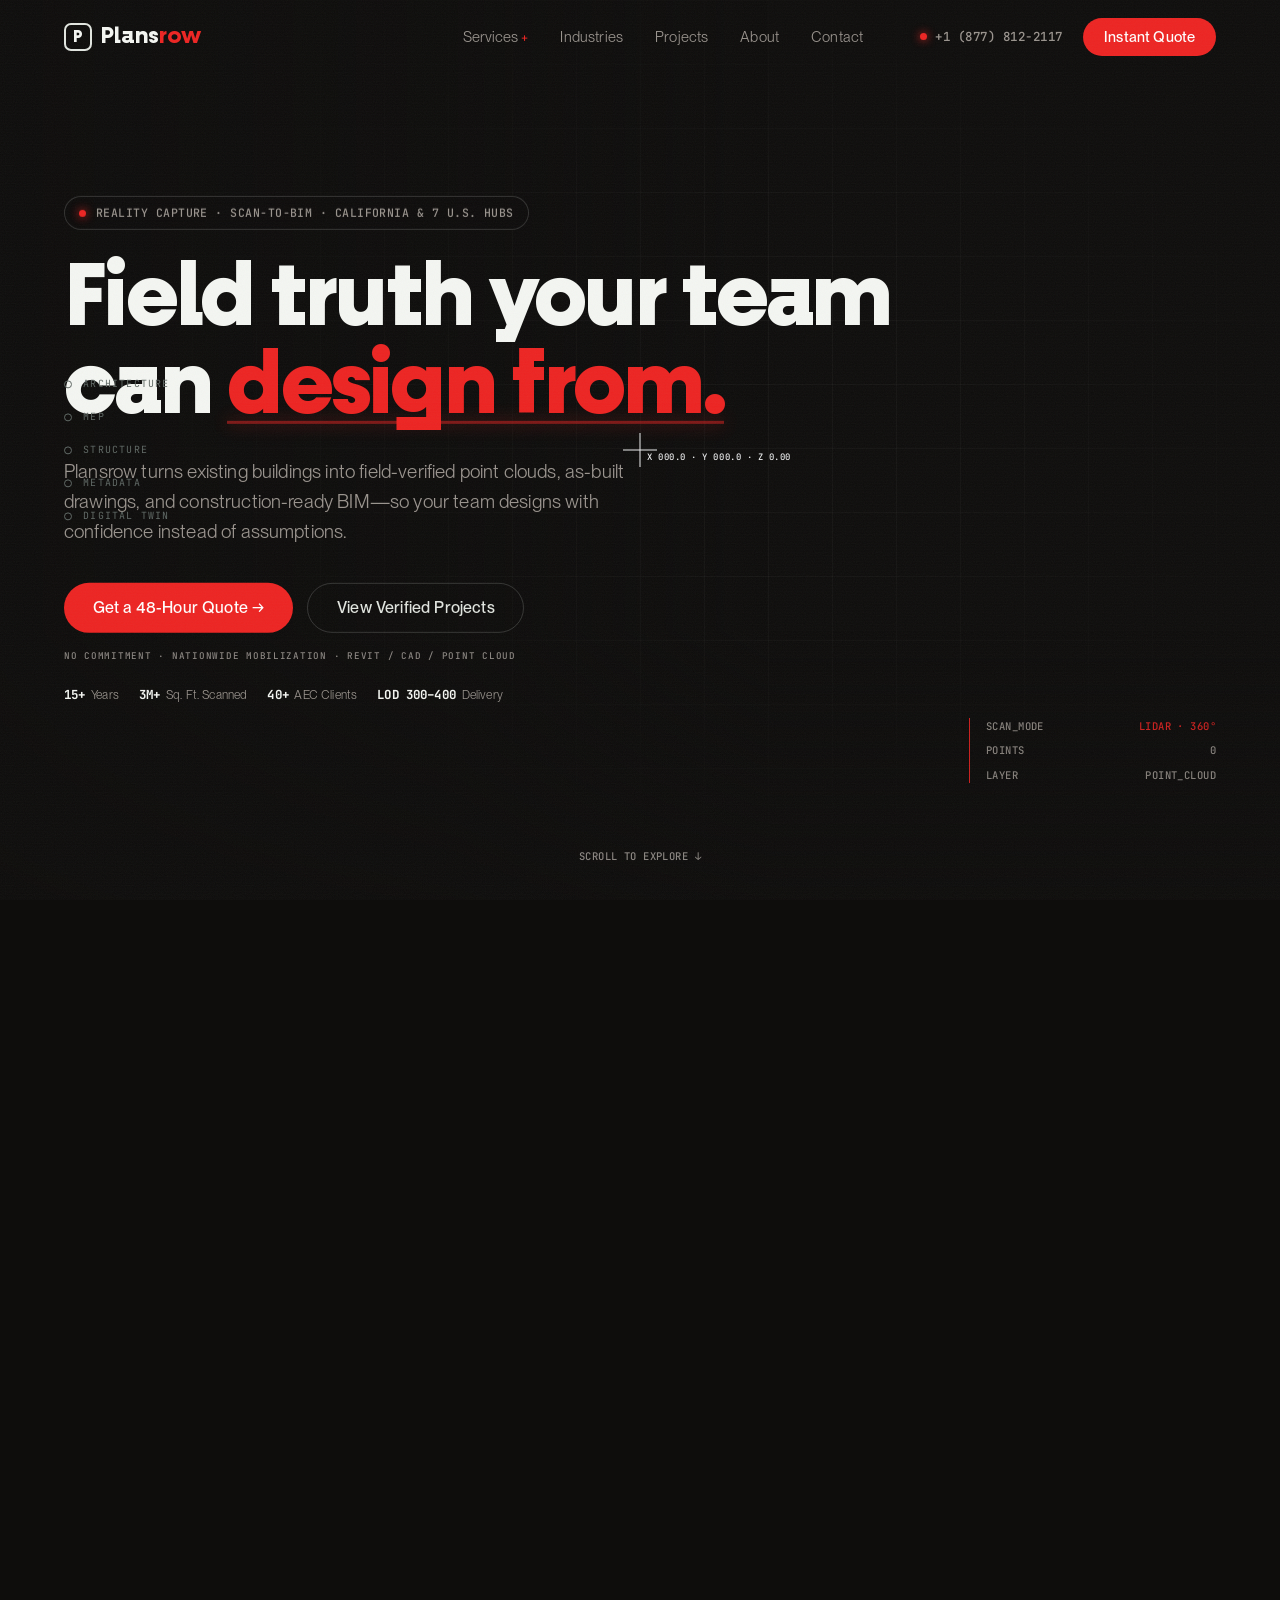
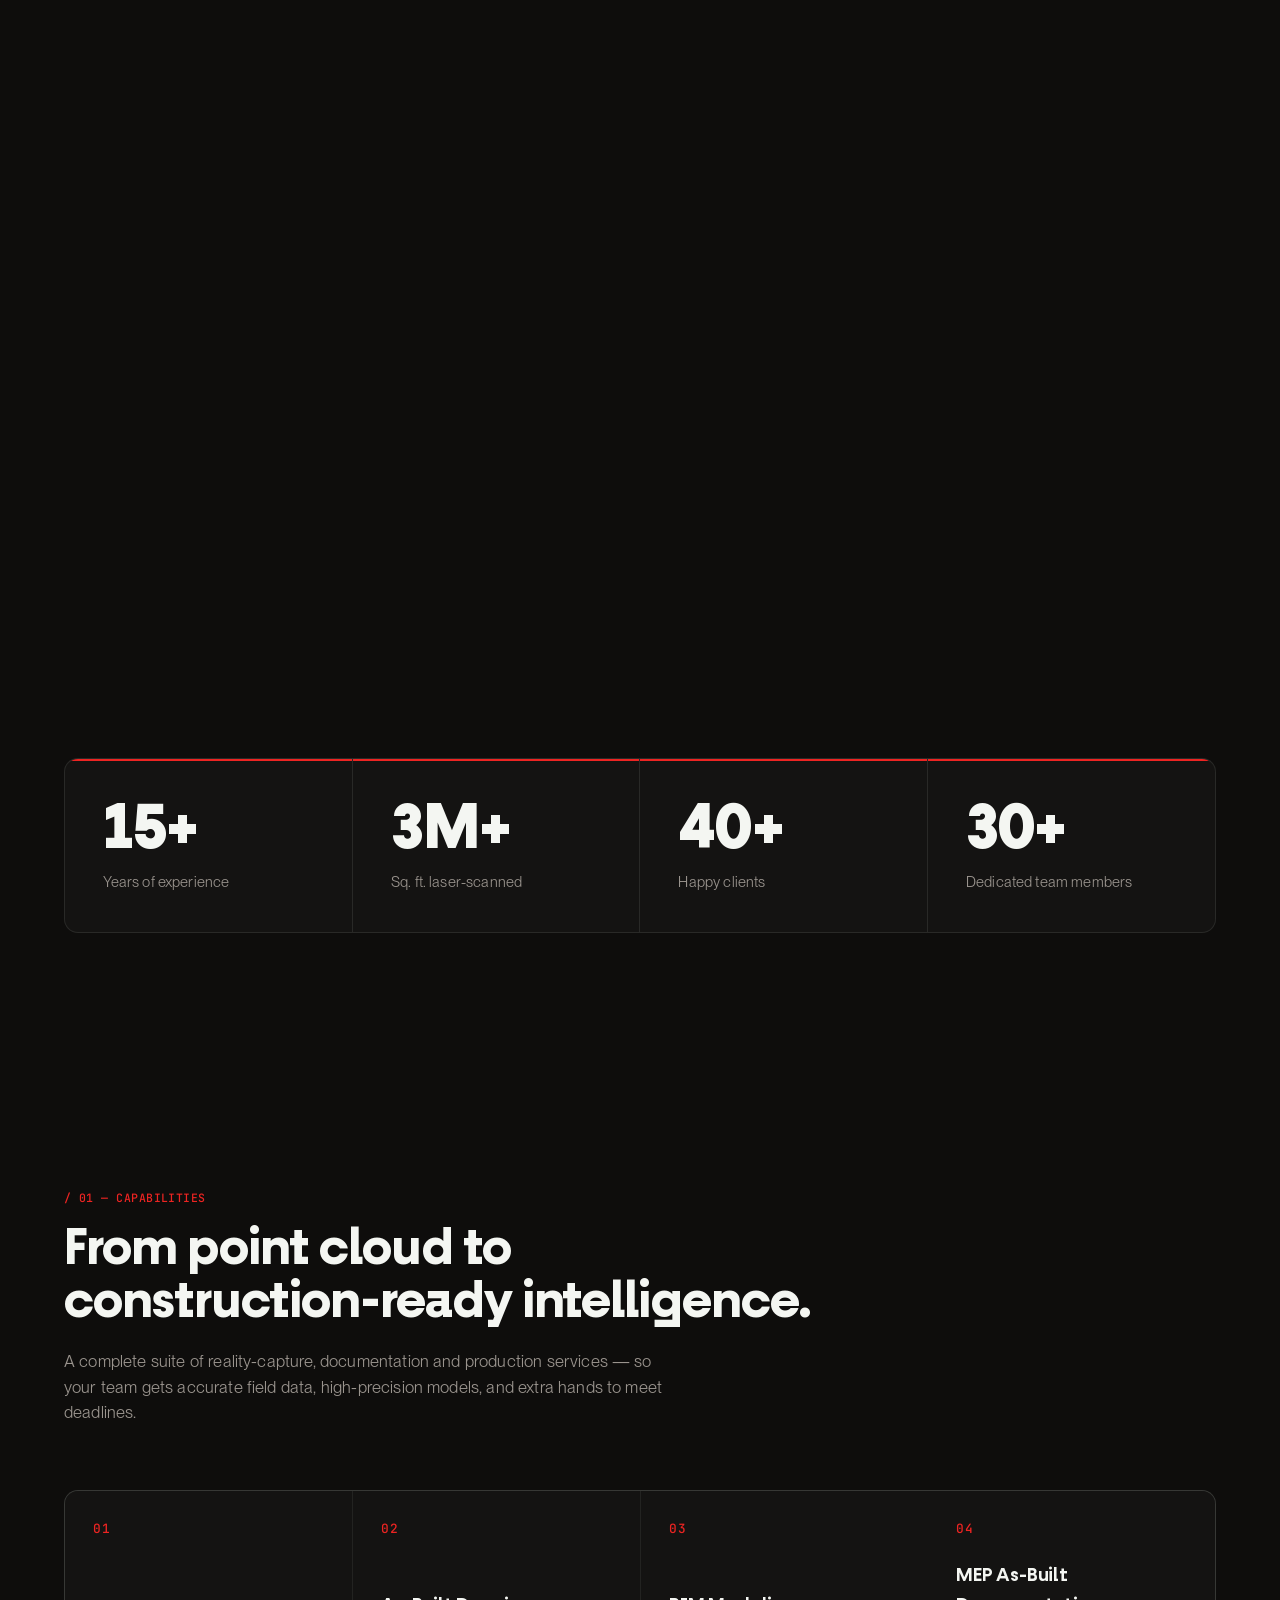
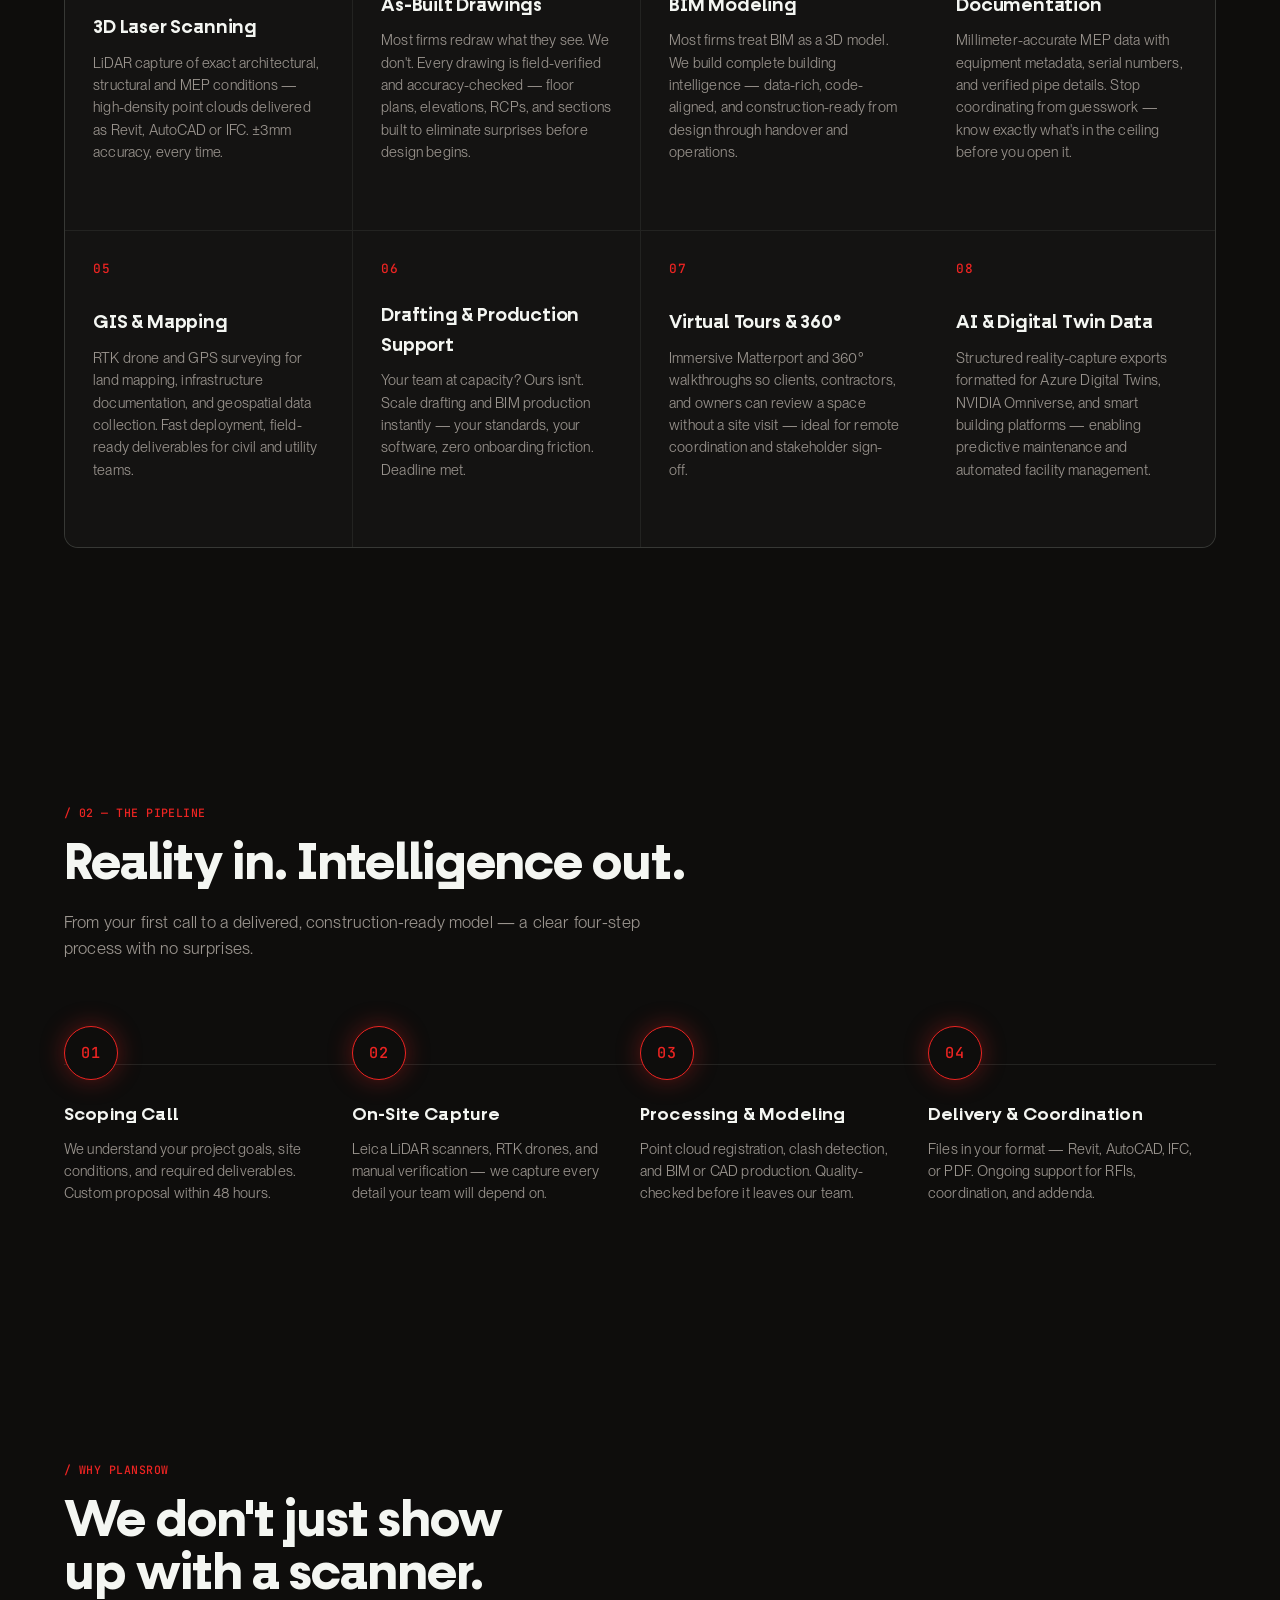
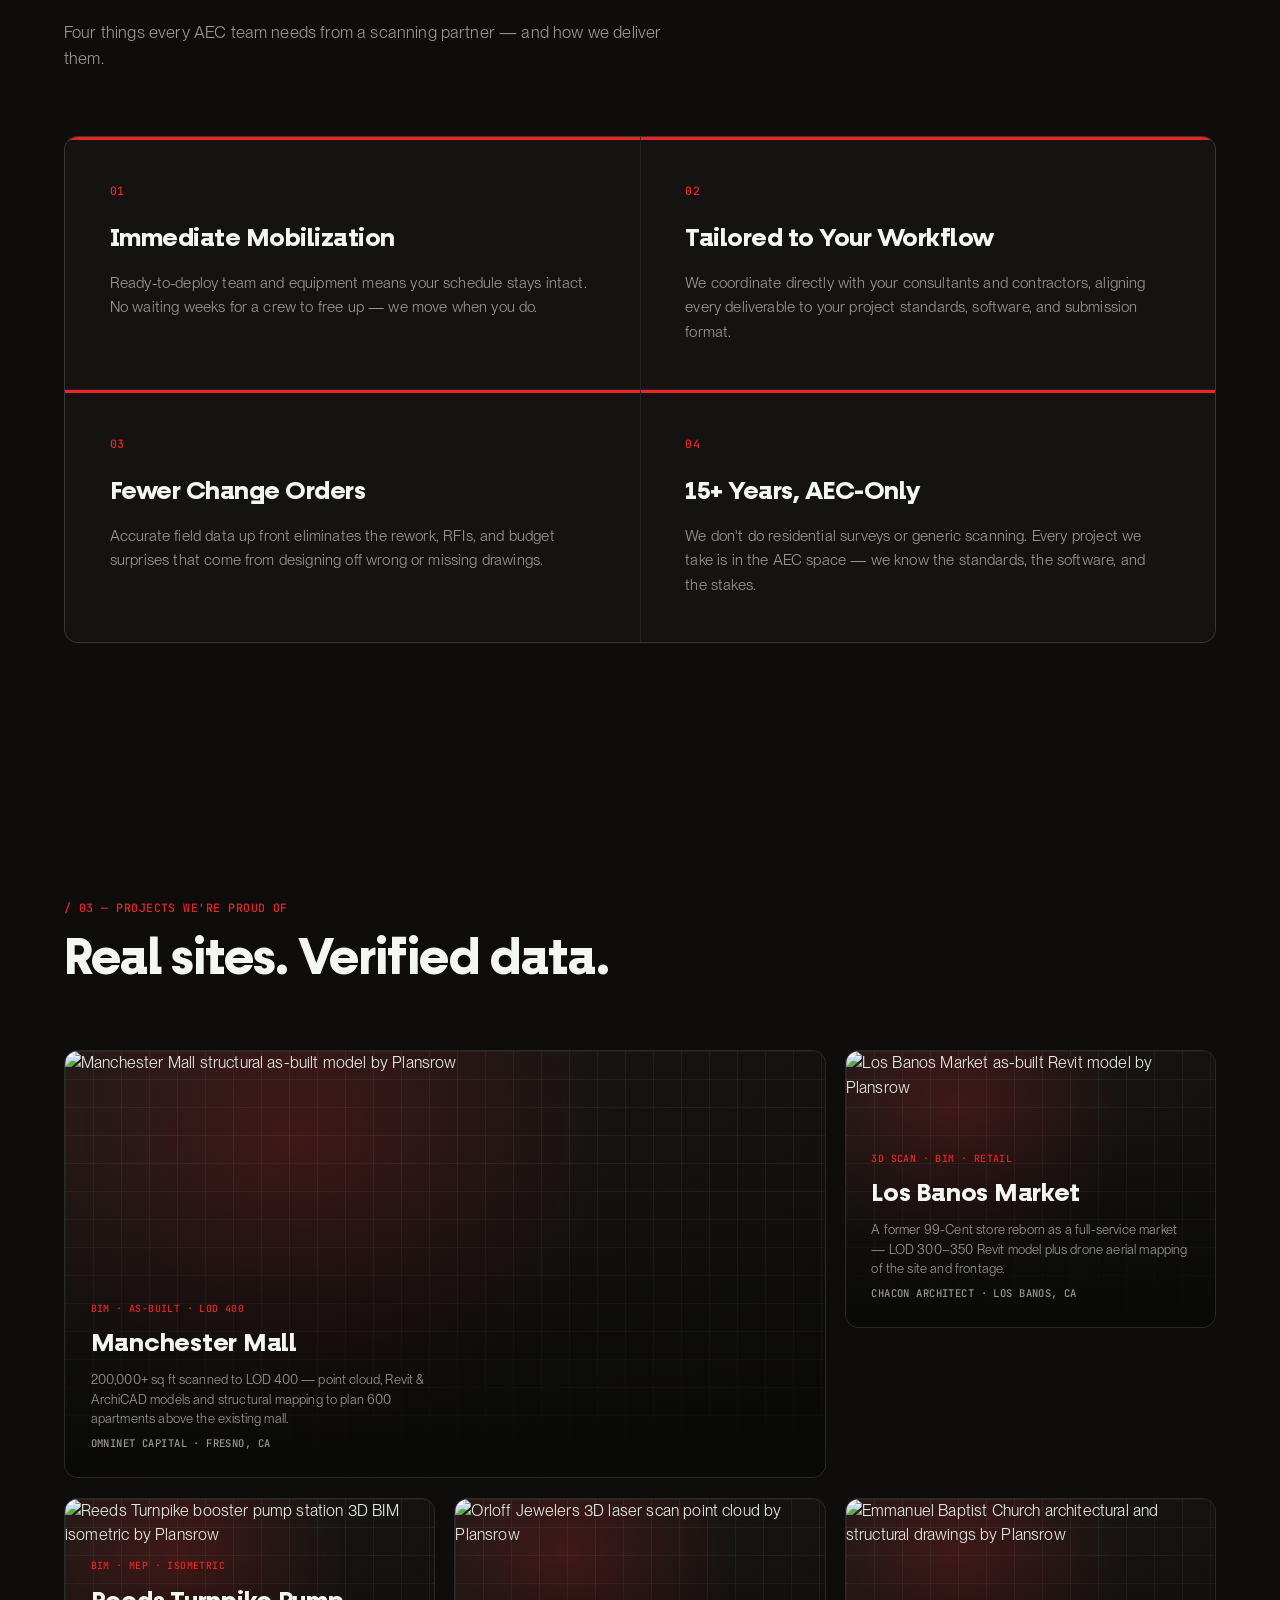
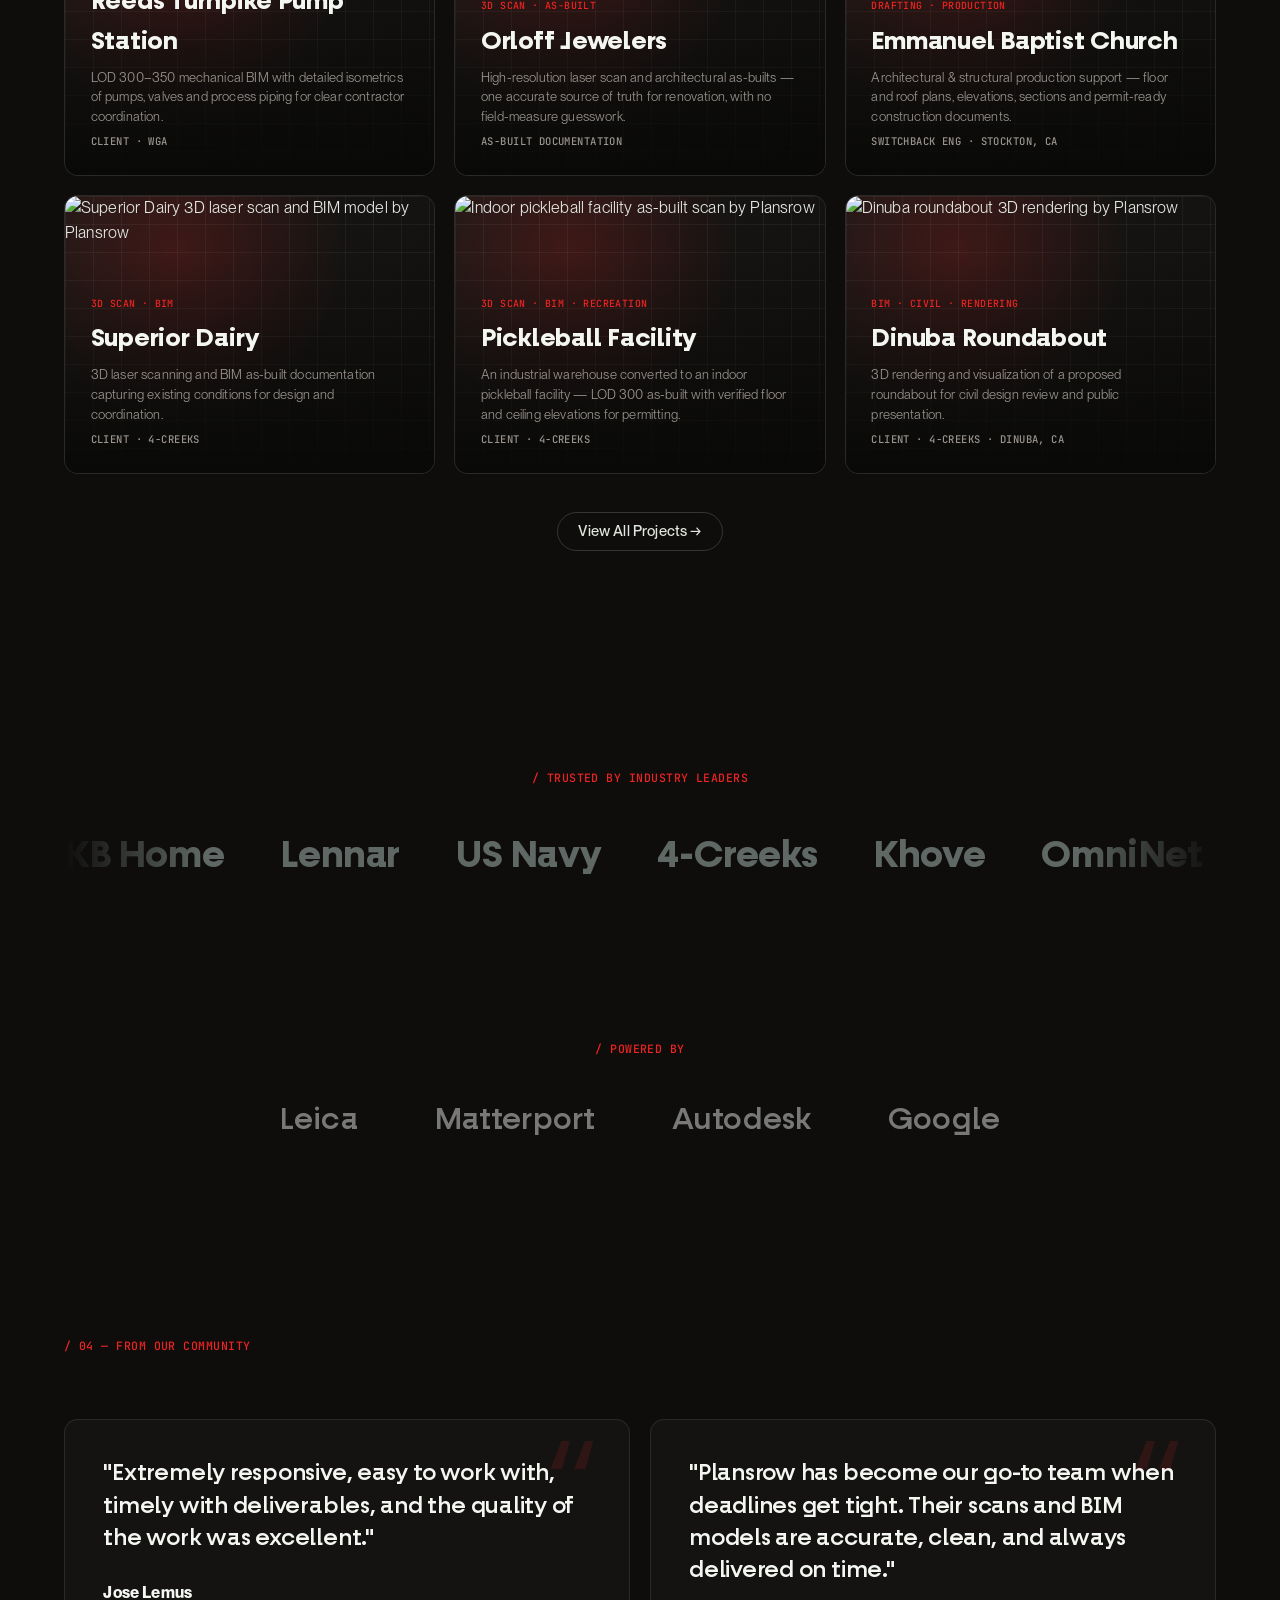
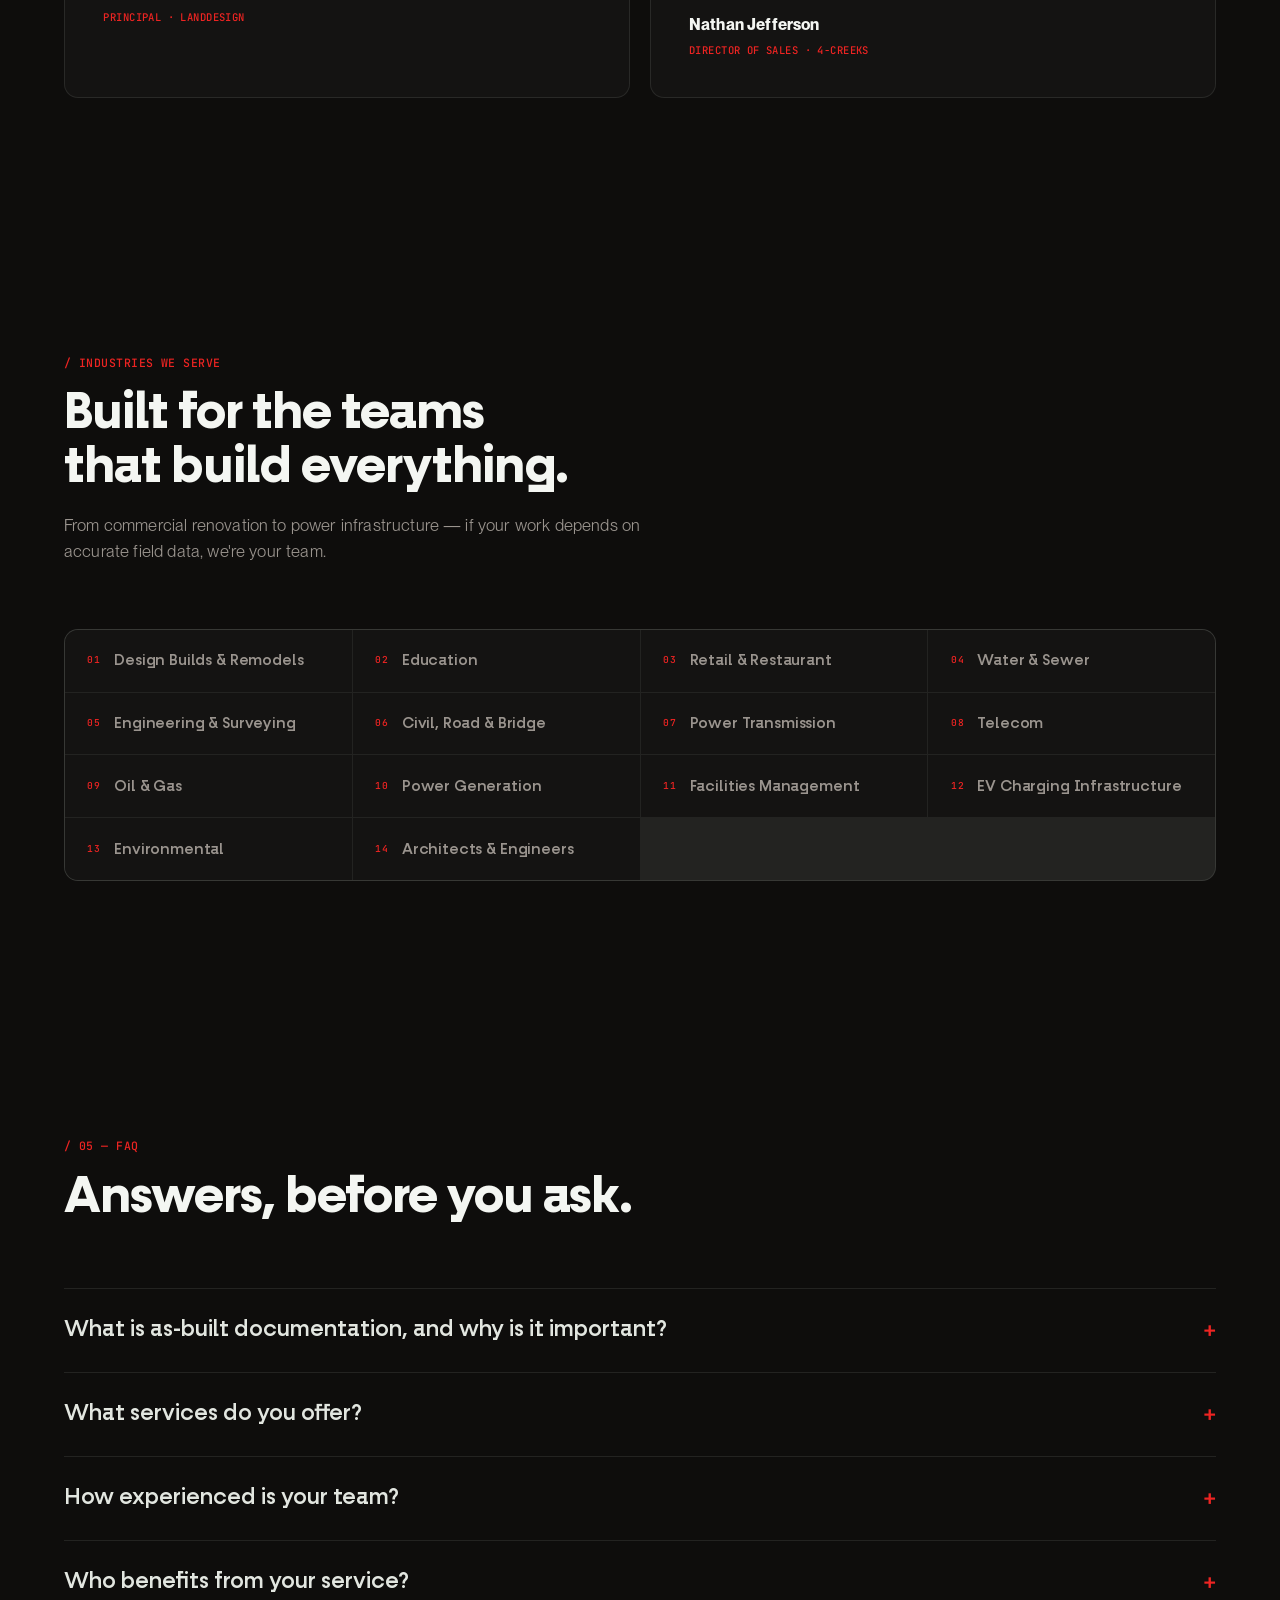
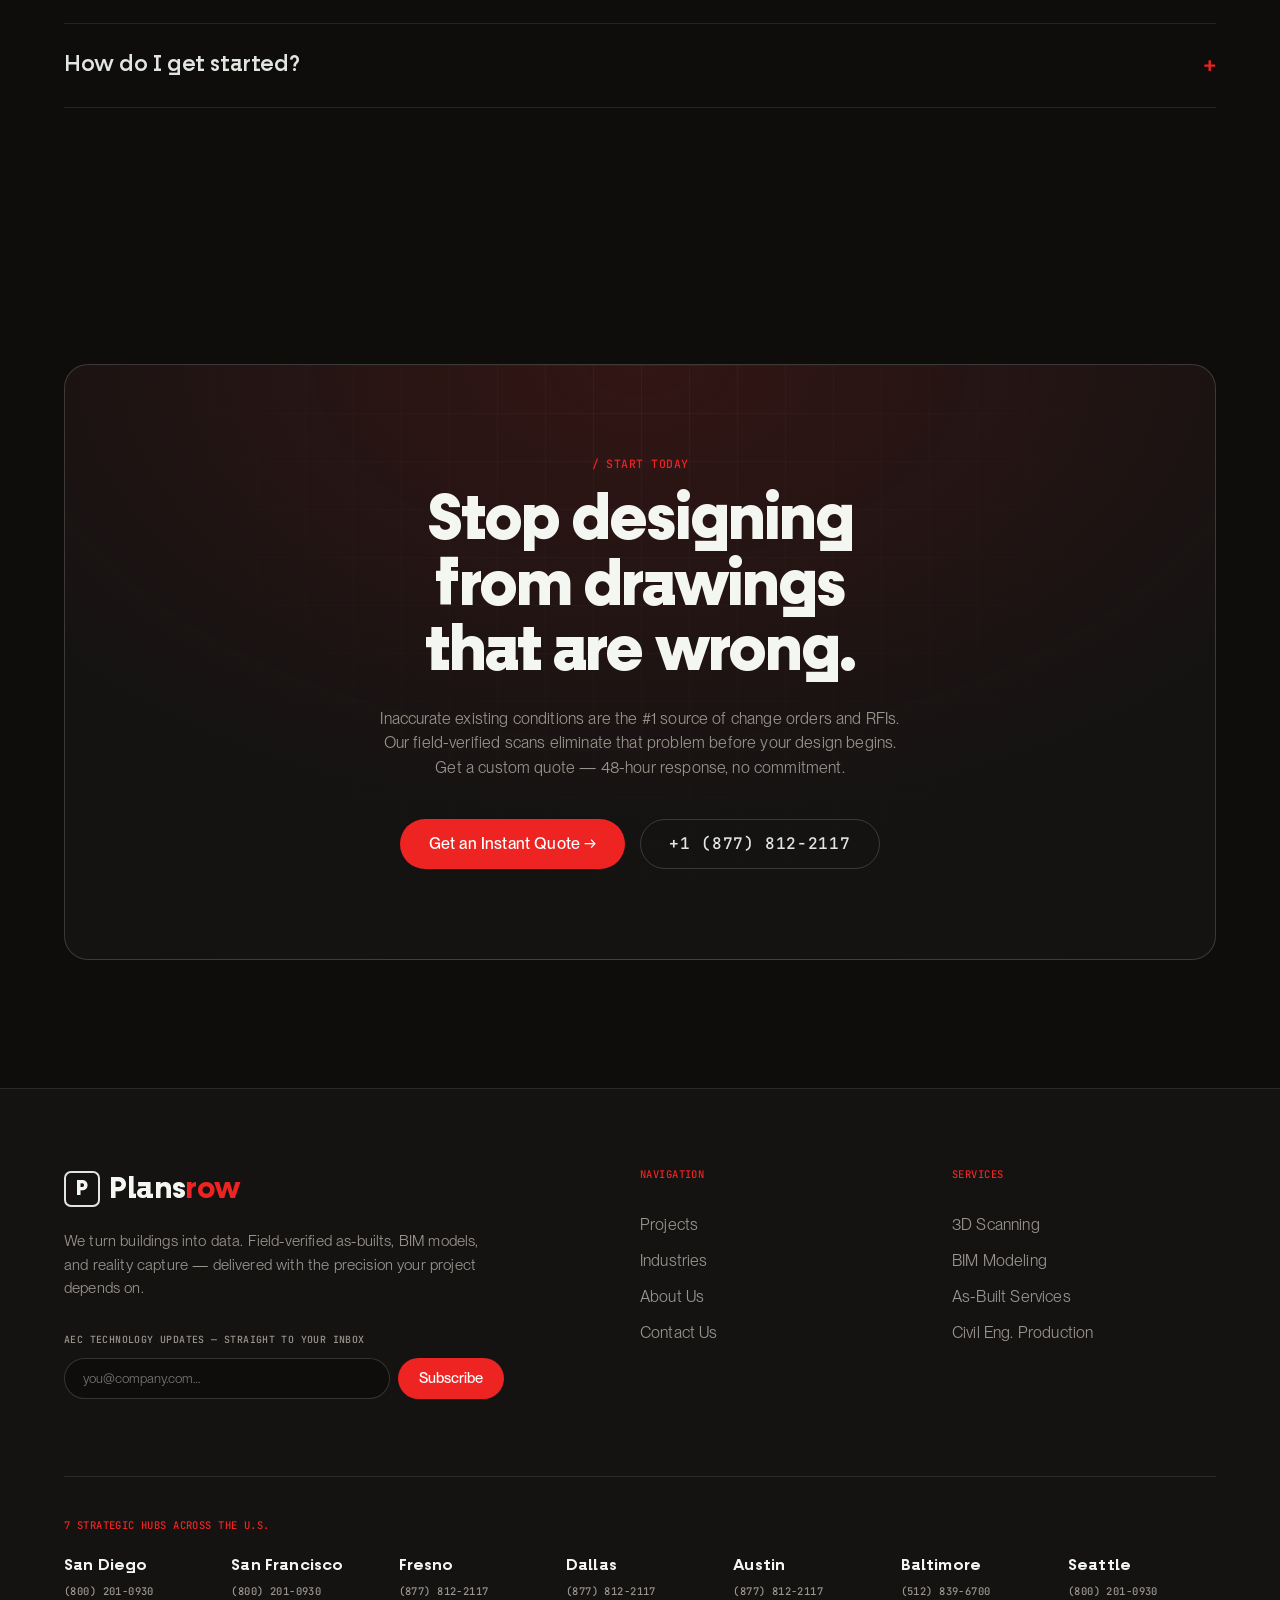
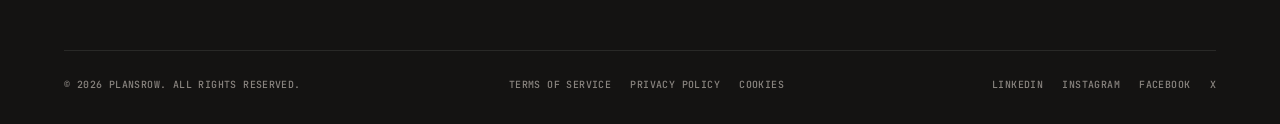
==== commit 95e3b88c: "Optimize hero hierarchy and conversion flow" ====
--- a/index.html
+++ b/index.html
@@ -11,8 +11,9 @@
 <meta property="og:type" content="website" />
 <link rel="preconnect" href="https://fonts.googleapis.com" />
 <link rel="preconnect" href="https://fonts.gstatic.com" crossorigin />
+<link rel="preconnect" href="https://cdn.prod.website-files.com" crossorigin />
 <link href="https://fonts.googleapis.com/css2?family=JetBrains+Mono:wght@400;500;700&display=swap" rel="stylesheet" />
-<link rel="stylesheet" href="css/styles.css?v=8" />
+<link rel="stylesheet" href="css/styles.css?v=9" />
 </head>
 <body data-theme="dark">
 
@@ -85,11 +86,18 @@
         <div class="hero__eyebrow mono">
           <span class="pulse"></span> REALITY CAPTURE · SCAN-TO-BIM · CALIFORNIA &amp; 7 U.S. HUBS
         </div>
-        <h1 class="hero__title">We turn physical<br />reality into <em>intelligent data.</em></h1>
-        <p class="hero__sub">Advanced 3D laser scanning, field-verified as-builts, and data-rich BIM — delivered with the speed and precision your project team depends on.</p>
+        <h1 class="hero__title">Field truth your team<br />can <em>design from.</em></h1>
+        <p class="hero__sub">Plansrow turns existing buildings into field-verified point clouds, as-built drawings, and construction-ready BIM—so your team designs with confidence instead of assumptions.</p>
         <div class="hero__actions">
-          <a class="btn btn--solid btn--lg" href="#contact">Instant Quote →</a>
-          <a class="btn btn--line btn--lg" href="#contact">Contact Us</a>
+          <a class="btn btn--solid btn--lg" href="#contact">Get a 48-Hour Quote →</a>
+          <a class="btn btn--line btn--lg" href="#projects">View Verified Projects</a>
+        </div>
+        <p class="hero__assurance mono">NO COMMITMENT · NATIONWIDE MOBILIZATION · REVIT / CAD / POINT CLOUD</p>
+        <div class="hero__proof" aria-label="Plansrow proof points">
+          <span><strong>15+</strong> Years</span>
+          <span><strong>3M+</strong> Sq. Ft. Scanned</span>
+          <span><strong>40+</strong> AEC Clients</span>
+          <span><strong>LOD 300–400</strong> Delivery</span>
         </div>
       </div>
 
@@ -322,7 +330,7 @@
   <div class="proj-grid">
     <a class="proj proj--lg reveal" href="project.html">
       <div class="proj__media">
-        <img class="proj__img" src="https://cdn.prod.website-files.com/666bd530474dbd6324d8d20c/69192e97f6d57112e828549b_Plansrow-Manchester-Mall-as-built.avif" alt="Manchester Mall structural as-built model by Plansrow" loading="lazy" decoding="async" />
+        <img class="proj__img" width="1920" height="1080" src="https://cdn.prod.website-files.com/666bd530474dbd6324d8d20c/69192e97f6d57112e828549b_Plansrow-Manchester-Mall-as-built.avif" alt="Manchester Mall structural as-built model by Plansrow" loading="lazy" decoding="async" />
       </div>
       <div class="proj__meta">
         <span class="proj__tag mono">BIM · AS-BUILT · LOD 400</span>
@@ -333,7 +341,7 @@
     </a>
     <a class="proj reveal" href="https://www.plansrow.com/projects/los-banos-market-redevelopment---as-built-laser-scan-and-lod-350-revit-model" target="_blank" rel="noopener">
       <div class="proj__media">
-        <img class="proj__img" src="https://cdn.prod.website-files.com/666bd530474dbd6324d8d20c/691f7782a708a5bb43fbb0e5_LOS-BANOS-AS-BUILT--Plansrow-1.avif" alt="Los Banos Market as-built Revit model by Plansrow" loading="lazy" decoding="async" />
+        <img class="proj__img" width="1920" height="1080" src="https://cdn.prod.website-files.com/666bd530474dbd6324d8d20c/691f7782a708a5bb43fbb0e5_LOS-BANOS-AS-BUILT--Plansrow-1.avif" alt="Los Banos Market as-built Revit model by Plansrow" loading="lazy" decoding="async" />
       </div>
       <div class="proj__meta">
         <span class="proj__tag mono">3D SCAN · BIM · RETAIL</span>
@@ -344,7 +352,7 @@
     </a>
     <a class="proj reveal" href="https://www.plansrow.com/projects/reeds-turnpike-booster-pump-station---3d-isometric-bim" target="_blank" rel="noopener">
       <div class="proj__media">
-        <img class="proj__img" src="https://cdn.prod.website-files.com/666bd530474dbd6324d8d20c/691f8567dd70838a0e2197f4_PLANSROW.COM-BIM-1.jpg" alt="Reeds Turnpike booster pump station 3D BIM isometric by Plansrow" loading="lazy" decoding="async" />
+        <img class="proj__img" width="1920" height="1080" src="https://cdn.prod.website-files.com/666bd530474dbd6324d8d20c/691f8567dd70838a0e2197f4_PLANSROW.COM-BIM-1.jpg" alt="Reeds Turnpike booster pump station 3D BIM isometric by Plansrow" loading="lazy" decoding="async" />
       </div>
       <div class="proj__meta">
         <span class="proj__tag mono">BIM · MEP · ISOMETRIC</span>
@@ -355,7 +363,7 @@
     </a>
     <a class="proj reveal" href="https://www.plansrow.com/projects/orloff-jewelers---as-built-documentation-3d-laser-scanning" target="_blank" rel="noopener">
       <div class="proj__media">
-        <img class="proj__img" src="https://cdn.prod.website-files.com/666bd530474dbd6324d8d20c/693c7fd52b95a426b840aacd_pOINT-CLOUDS-ORLOFF.avif" alt="Orloff Jewelers 3D laser scan point cloud by Plansrow" loading="lazy" decoding="async" />
+        <img class="proj__img" width="1920" height="1080" src="https://cdn.prod.website-files.com/666bd530474dbd6324d8d20c/693c7fd52b95a426b840aacd_pOINT-CLOUDS-ORLOFF.avif" alt="Orloff Jewelers 3D laser scan point cloud by Plansrow" loading="lazy" decoding="async" />
       </div>
       <div class="proj__meta">
         <span class="proj__tag mono">3D SCAN · AS-BUILT</span>
@@ -366,7 +374,7 @@
     </a>
     <a class="proj reveal" href="https://www.plansrow.com/projects/emmanuel-baptist-church---architectural-structural-production-support" target="_blank" rel="noopener">
       <div class="proj__media">
-        <img class="proj__img" src="https://cdn.prod.website-files.com/666bd530474dbd6324d8d20c/693c7e88550acf215ccfc835_1.avif" alt="Emmanuel Baptist Church architectural and structural drawings by Plansrow" loading="lazy" decoding="async" />
+        <img class="proj__img" width="1920" height="1080" src="https://cdn.prod.website-files.com/666bd530474dbd6324d8d20c/693c7e88550acf215ccfc835_1.avif" alt="Emmanuel Baptist Church architectural and structural drawings by Plansrow" loading="lazy" decoding="async" />
       </div>
       <div class="proj__meta">
         <span class="proj__tag mono">DRAFTING · PRODUCTION</span>
@@ -377,7 +385,7 @@
     </a>
     <a class="proj reveal" href="https://www.plansrow.com/projects/superior-dairy" target="_blank" rel="noopener">
       <div class="proj__media">
-        <img class="proj__img" src="https://cdn.prod.website-files.com/666bd530474dbd6324d8d20c/691960861e45f5c5b62c480e_Sq1.avif" alt="Superior Dairy 3D laser scan and BIM model by Plansrow" loading="lazy" decoding="async" />
+        <img class="proj__img" width="1920" height="1080" src="https://cdn.prod.website-files.com/666bd530474dbd6324d8d20c/691960861e45f5c5b62c480e_Sq1.avif" alt="Superior Dairy 3D laser scan and BIM model by Plansrow" loading="lazy" decoding="async" />
       </div>
       <div class="proj__meta">
         <span class="proj__tag mono">3D SCAN · BIM</span>
@@ -388,7 +396,7 @@
     </a>
     <a class="proj reveal" href="https://www.plansrow.com/projects/pickleball-court" target="_blank" rel="noopener">
       <div class="proj__media">
-        <img class="proj__img" src="https://cdn.prod.website-files.com/666bd530474dbd6324d8d20c/69195e9bad7c2be839acdce5_Picke-Ball-Court-4.avif" alt="Indoor pickleball facility as-built scan by Plansrow" loading="lazy" decoding="async" />
+        <img class="proj__img" width="1920" height="1080" src="https://cdn.prod.website-files.com/666bd530474dbd6324d8d20c/69195e9bad7c2be839acdce5_Picke-Ball-Court-4.avif" alt="Indoor pickleball facility as-built scan by Plansrow" loading="lazy" decoding="async" />
       </div>
       <div class="proj__meta">
         <span class="proj__tag mono">3D SCAN · BIM · RECREATION</span>
@@ -399,7 +407,7 @@
     </a>
     <a class="proj reveal" href="https://www.plansrow.com/projects/dinuba-roundabout-rendering" target="_blank" rel="noopener">
       <div class="proj__media">
-        <img class="proj__img" src="https://cdn.prod.website-files.com/666bd530474dbd6324d8d20c/692d297d30ae29e1248d9a7c_Round%20about2.jpg" alt="Dinuba roundabout 3D rendering by Plansrow" loading="lazy" decoding="async" />
+        <img class="proj__img" width="1920" height="1080" src="https://cdn.prod.website-files.com/666bd530474dbd6324d8d20c/692d297d30ae29e1248d9a7c_Round%20about2.jpg" alt="Dinuba roundabout 3D rendering by Plansrow" loading="lazy" decoding="async" />
       </div>
       <div class="proj__meta">
         <span class="proj__tag mono">BIM · CIVIL · RENDERING</span>
@@ -530,7 +538,7 @@
       <form class="news" id="news">
         <label class="news__label mono" for="newsEmail">AEC TECHNOLOGY UPDATES — STRAIGHT TO YOUR INBOX</label>
         <div class="news__row">
-          <input id="newsEmail" class="news__input" type="email" placeholder="your@email.com" required />
+          <input id="newsEmail" class="news__input" type="email" name="email" autocomplete="email" spellcheck="false" placeholder="you@company.com…" required />
           <button class="btn btn--solid" type="submit">Subscribe</button>
         </div>
         <span class="news__msg mono" id="newsMsg" aria-live="polite"></span>
@@ -578,6 +586,6 @@
 } }
 </script>
 <script type="module" src="js/hero.js?v=6"></script>
-<script src="js/main.js?v=3"></script>
+<script src="js/main.js?v=4"></script>
 </body>
 </html>
--- a/css/styles.css
+++ b/css/styles.css
@@ -43,7 +43,7 @@
 
 /* ── RESET ── */
 *,*::before,*::after{box-sizing:border-box;margin:0;padding:0}
-html{scroll-behavior:smooth;-webkit-text-size-adjust:100%}
+html{scroll-behavior:smooth;-webkit-text-size-adjust:100%;color-scheme:dark}
 body{
   font-family:var(--body);background:var(--ink);color:var(--text);
   line-height:1.55;font-weight:400;overflow-x:hidden;
@@ -51,6 +51,8 @@
 }
 img,svg,canvas{display:block;max-width:100%}
 a{color:inherit;text-decoration:none}
+a,button{touch-action:manipulation}
+[id]{scroll-margin-top:96px}
 button{font:inherit;color:inherit;background:none;border:none;cursor:pointer}
 ul,ol{list-style:none}
 ::selection{background:var(--red);color:#fff}
@@ -73,7 +75,7 @@
 
 /* ── BUTTONS ── */
 .btn{display:inline-flex;align-items:center;gap:.5rem;border-radius:100px;font-weight:500;
-  font-size:.92rem;padding:.7rem 1.3rem;transition:all .35s var(--ease);white-space:nowrap;line-height:1}
+  font-size:.92rem;padding:.7rem 1.3rem;transition:color .35s var(--ease),background-color .35s var(--ease),border-color .35s var(--ease),box-shadow .35s var(--ease),transform .35s var(--ease);white-space:nowrap;line-height:1}
 .btn--lg{padding:1rem 1.8rem;font-size:1rem}
 .btn--solid{background:var(--red);color:#fff;box-shadow:0 0 0 0 var(--red-glow)}
 .btn--solid:hover{background:#ff3330;box-shadow:0 6px 30px var(--red-glow);transform:translateY(-2px)}
@@ -85,7 +87,7 @@
 .btn--ghost .btn__dot{display:inline-block}
 
 /* ══ NAV ══ */
-.nav{position:fixed;top:0;left:0;right:0;z-index:9000;transition:all .4s var(--ease)}
+.nav{position:fixed;top:0;left:0;right:0;z-index:9000;transition:background-color .4s var(--ease),border-color .4s var(--ease),backdrop-filter .4s var(--ease)}
 .nav--scrolled{background:rgba(14,13,12,.82);backdrop-filter:blur(16px);border-bottom:1px solid var(--line)}
 .nav__inner{max-width:var(--maxw);margin:0 auto;padding:1.1rem var(--pad);display:flex;align-items:center;gap:2rem}
 .logo{display:flex;align-items:center;gap:.55rem;font-family:var(--disp);font-weight:700;font-size:1.45rem;letter-spacing:-.01em}
@@ -100,7 +102,7 @@
 .nav__item--has-menu{position:relative}
 .nav__mega{position:absolute;top:calc(100% + 14px);left:0;min-width:300px;background:var(--ink-2);
   border:1px solid var(--line);border-radius:var(--r);padding:.5rem;display:grid;gap:1px;
-  opacity:0;visibility:hidden;transform:translateY(8px);transition:all .3s var(--ease);
+  opacity:0;visibility:hidden;transform:translateY(8px);transition:opacity .3s var(--ease),visibility .3s var(--ease),transform .3s var(--ease);
   box-shadow:0 30px 70px rgba(0,0,0,.6)}
 .nav__item--has-menu:hover .nav__mega,.nav__item--has-menu:focus-within .nav__mega{opacity:1;visibility:visible;transform:none}
 .nav__mega a{display:flex;align-items:center;gap:.8rem;padding:.65rem .8rem;border-radius:8px;font-size:.92rem;color:var(--text);transition:background .2s,color .2s}
@@ -108,10 +110,10 @@
 .nav__mega .mono{color:var(--red);font-size:.65rem}
 .nav__cta{display:flex;align-items:center;gap:.6rem}
 .nav__burger{display:none;flex-direction:column;gap:5px;padding:8px}
-.nav__burger span{width:24px;height:2px;background:var(--text);transition:.3s}
+.nav__burger span{width:24px;height:2px;background:var(--text);transition:transform .3s var(--ease),opacity .3s var(--ease),background-color .3s var(--ease)}
 
 /* ══ HERO — pinned scroll-reveal stage ══ */
-.hero{position:relative;height:560vh}
+.hero{position:relative;height:440vh}
 .hero__sticky{position:sticky;top:0;height:100vh;height:100svh;overflow:hidden;display:flex;align-items:center}
 .hero__canvas{position:absolute;inset:0;width:100%;height:100%;z-index:1}
 .hero__grid{position:absolute;inset:0;z-index:0;opacity:.35;
@@ -146,6 +148,10 @@
 .hero__title em::after{content:"";position:absolute;left:0;right:0;bottom:.08em;height:3px;background:var(--red);opacity:.5;box-shadow:0 0 16px var(--red)}
 .hero__sub{margin-top:1.6rem;max-width:50ch;font-size:clamp(1rem,1.5vw,1.18rem);color:var(--text-dim);line-height:1.6}
 .hero__actions{margin-top:2.2rem;display:flex;gap:.9rem;flex-wrap:wrap}
+.hero__assurance{margin-top:1rem;color:var(--fog);font-size:.58rem;letter-spacing:.08em}
+.hero__proof{display:flex;flex-wrap:wrap;gap:.55rem 1.25rem;margin-top:1.35rem;max-width:760px}
+.hero__proof span{display:flex;align-items:baseline;gap:.35rem;color:var(--text-dim);font-size:.75rem;white-space:nowrap}
+.hero__proof strong{font-family:var(--mono);font-size:.78rem;font-weight:700;color:var(--white);font-variant-numeric:tabular-nums}
 .stage__no{display:block;color:var(--red);font-size:.72rem;letter-spacing:.18em;margin-bottom:1rem}
 .stage__title{font-family:var(--disp);font-weight:700;font-size:clamp(2.2rem,5vw,4rem);line-height:1;letter-spacing:-.02em;color:var(--white)}
 .stage__body{margin-top:1.2rem;color:var(--text-dim);font-size:clamp(1rem,1.4vw,1.15rem);line-height:1.6}
@@ -482,6 +488,9 @@
   .hubs{grid-template-columns:1fr 1fr}
   .footer__bottom{flex-direction:column;align-items:flex-start}
   .ind__grid{grid-template-columns:1fr 1fr}
+  .hero__proof{display:grid;grid-template-columns:repeat(2,minmax(0,1fr));gap:.55rem}
+  .hero__proof span{white-space:normal}
+  .hero__assurance{max-width:32ch;line-height:1.55}
   .hero__rail{display:none}
   .stage--layer{left:50%;margin-left:0;transform:translate(-50%,-50%) translateY(20px);text-align:center;max-width:none}
   .stage--layer.is-active{transform:translate(-50%,-50%)}
